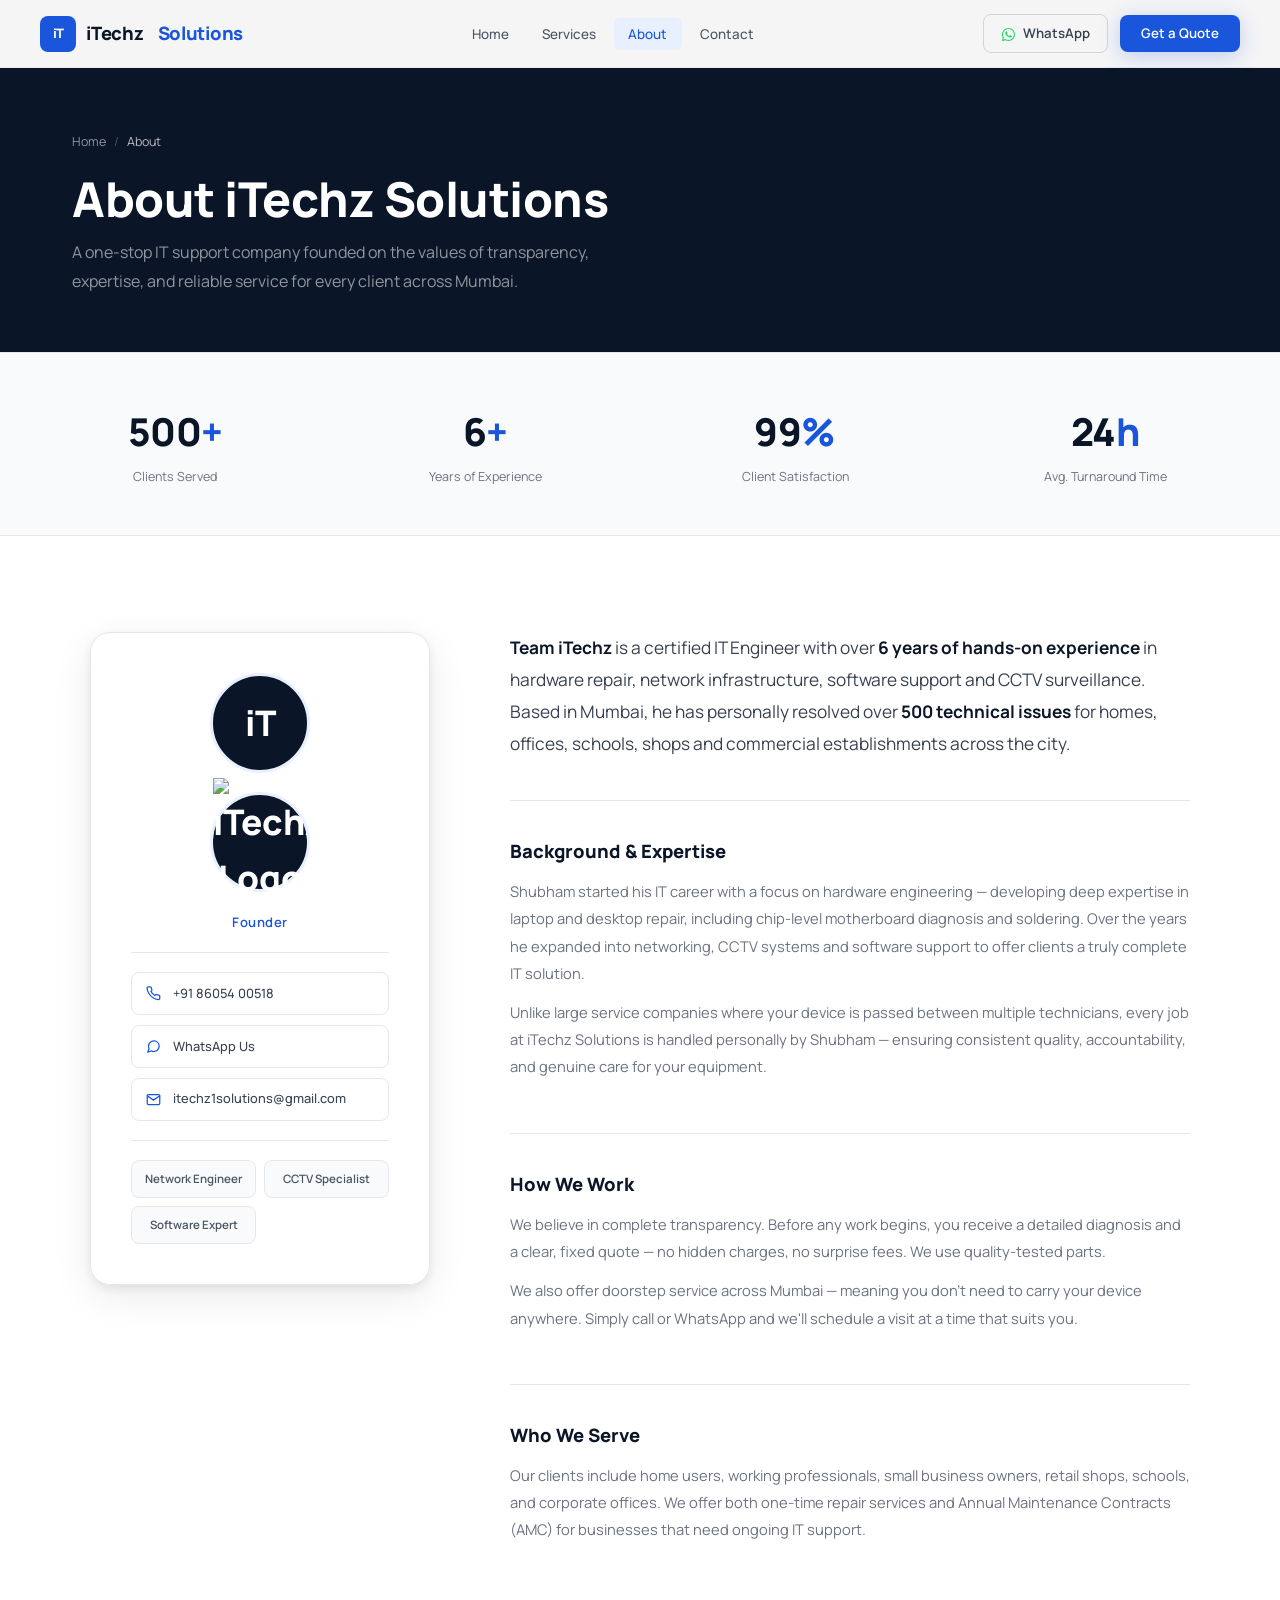
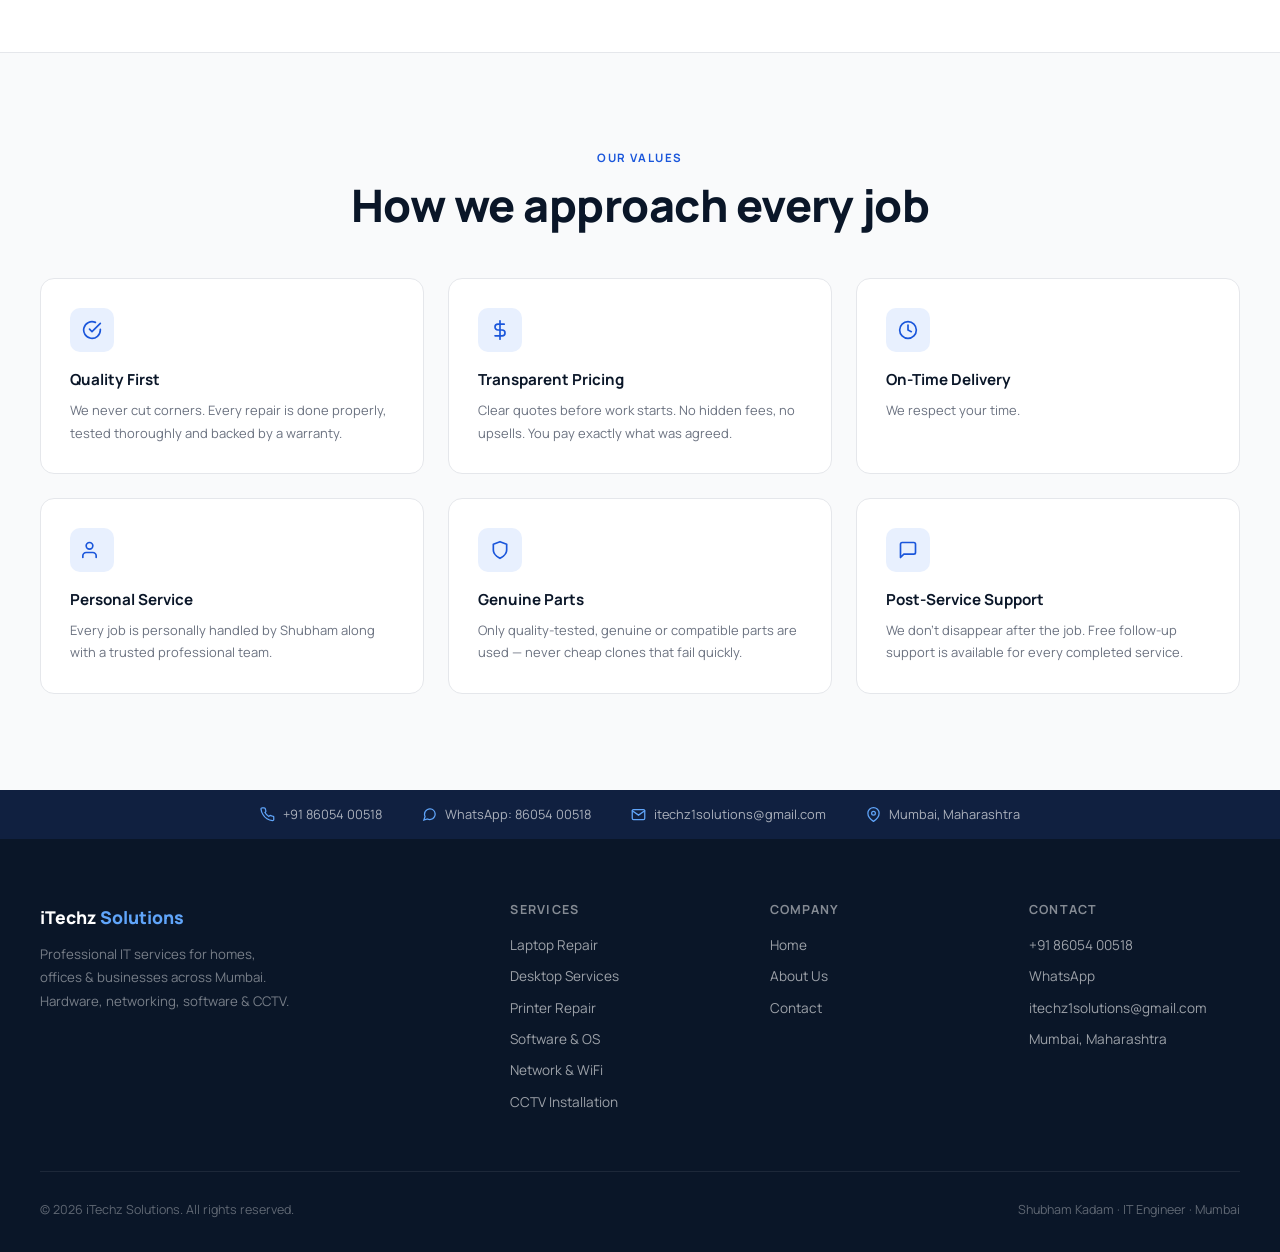
==== about.html @ 5f7cd60c "Update about.html" ====
<!DOCTYPE html>
<html lang="en">
<head>
<meta charset="UTF-8"/>
<meta name="viewport" content="width=device-width,initial-scale=1"/>
<title>About — iTechz Solutions</title>
<link rel="preconnect" href="https://fonts.googleapis.com"/>
<link href="https://fonts.googleapis.com/css2?family=Manrope:wght@400;500;600;700;800&family=Playfair+Display:ital,wght@0,700;1,700&display=swap" rel="stylesheet"/>
<link rel="stylesheet" href="style.css"/>
<style>
.page-hero { padding-top: 68px; background: var(--navy); }
.page-hero-inner { max-width:1200px;margin:0 auto;padding:4rem 2rem 3.5rem; }
.breadcrumb{display:flex;align-items:center;gap:.5rem;font-size:.78rem;color:rgba(255,255,255,.4);margin-bottom:1.2rem}
.breadcrumb a{color:rgba(255,255,255,.55);text-decoration:none}
.breadcrumb a:hover{color:#fff}
.breadcrumb span{color:rgba(255,255,255,.25)}
.page-hero h1{font-size:clamp(2rem,4vw,3rem);color:#fff;font-weight:800;letter-spacing:-.5px;margin-bottom:.75rem}
.page-hero p{font-size:1rem;color:rgba(255,255,255,.55);max-width:560px;line-height:1.8}

/* ENGINEER SECTION */
.engineer-section { padding: 96px 2rem; background: var(--bg); }
.engineer-inner {
  max-width: 1100px; margin: 0 auto;
  display: grid; grid-template-columns: 340px 1fr; gap: 5rem; align-items: start;
}
@media(max-width:840px){.engineer-inner{grid-template-columns:1fr}}

.profile-card {
  background: var(--bg); border: 1px solid var(--line);
  border-radius: 20px; padding: 2.5rem; text-align: center;
  box-shadow: var(--shadow-md); position: sticky; top: 90px;
}
.profile-avatar {
  width: 100px; height: 100px; border-radius: 50%;
  background: var(--navy); color: #fff;
  font-size: 2.2rem; font-weight: 800;
  display: flex; align-items: center; justify-content: center;
  margin: 0 auto 1.2rem;
  border: 3px solid var(--blue-lt);
}
.profile-name { font-size: 1.4rem; font-weight: 800; color: var(--navy); letter-spacing: -.3px; }
.profile-role { font-size: .82rem; color: var(--blue); font-weight: 600; margin: .3rem 0 1.2rem; letter-spacing: .04em; }
.profile-divider { height: 1px; background: var(--line); margin: 1.2rem 0; }
.profile-contacts { display: flex; flex-direction: column; gap: .6rem; text-align: left; }
.profile-contact {
  display: flex; align-items: center; gap: .7rem;
  padding: .65rem .9rem; border: 1px solid var(--line); border-radius: 8px;
  text-decoration: none; transition: border-color .2s, background .2s;
}
.profile-contact:hover { border-color: #bfdbfe; background: var(--blue-lt); }
.profile-contact svg { width: 15px; height: 15px; stroke: var(--blue); fill: none; stroke-width: 2; stroke-linecap: round; flex-shrink: 0; }
.profile-contact span { font-size: .8rem; color: var(--slate); font-weight: 500; }
.cert-grid { display: grid; grid-template-columns: 1fr 1fr; gap: .5rem; margin-top: 1.2rem; }
.cert-item {
  background: var(--bg2); border: 1px solid var(--line);
  border-radius: 8px; padding: .55rem .7rem;
  font-size: .72rem; font-weight: 600; color: var(--slate2); text-align: center;
}

/* RIGHT CONTENT */
.about-content {}
.about-intro {
  font-size: 1.08rem; color: var(--slate); line-height: 1.85; margin-bottom: 2.5rem;
  padding-bottom: 2.5rem; border-bottom: 1px solid var(--line);
}
.about-intro strong { color: var(--navy); font-weight: 700; }
.about-section { margin-bottom: 2.5rem; padding-bottom: 2.5rem; border-bottom: 1px solid var(--line); }
.about-section:last-child { border-bottom: none; padding-bottom: 0; margin-bottom: 0; }
.about-section h3 { font-size: 1.15rem; font-weight: 800; color: var(--navy); margin-bottom: 1rem; }
.about-section p { font-size: .92rem; color: var(--gray); line-height: 1.85; margin-bottom: .75rem; }

/* STATS ROW */
.stats-row {
  display: grid; grid-template-columns: repeat(4,1fr); gap: 1.5rem;
  background: var(--bg2); border-top: 1px solid var(--line); border-bottom: 1px solid var(--line);
  padding: 3rem 2rem;
}
@media(max-width:640px){.stats-row{grid-template-columns:repeat(2,1fr)}}
.stat-item { text-align: center; }
.stat-num { font-size: 2.4rem; font-weight: 800; color: var(--navy); letter-spacing: -.5px; }
.stat-num span { color: var(--blue); }
.stat-label { font-size: .78rem; color: var(--gray); margin-top: .3rem; }

/* VALUES */
.values-grid {
  display: grid; grid-template-columns: repeat(3,1fr); gap: 1.5rem;
}
@media(max-width:720px){.values-grid{grid-template-columns:1fr 1fr}}
@media(max-width:480px){.values-grid{grid-template-columns:1fr}}
.value-card {
  background: var(--bg); border: 1px solid var(--line); border-radius: 14px;
  padding: 1.8rem; transition: border-color .25s, box-shadow .25s;
}
.value-card:hover { border-color: #bfdbfe; box-shadow: var(--shadow-md); }
.value-icon {
  width: 44px; height: 44px; border-radius: 10px;
  background: var(--blue-lt); display: grid; place-items: center; margin-bottom: 1rem;
}
.value-icon svg { width: 20px; height: 20px; stroke: var(--blue); fill: none; stroke-width: 2; stroke-linecap: round; stroke-linejoin: round; }
.value-title { font-size: .95rem; font-weight: 700; color: var(--navy); margin-bottom: .4rem; }
.value-desc { font-size: .81rem; color: var(--gray); line-height: 1.75; }
</style>
</head>
<body>

<div class="page-hero">
  <div class="page-hero-inner">
    <div class="breadcrumb">
      <a href="index.html">Home</a><span>/</span>
      <span style="color:rgba(255,255,255,.7)">About</span>
    </div>
    <h1>About iTechz Solutions</h1>
    <p>A one-stop IT support company founded on the values of transparency, expertise, and reliable service for every client across Mumbai.</p>
  </div>
</div>

<!-- STATS -->
<div class="stats-row">
  <div class="stat-item reveal">
    <div class="stat-num">500<span>+</span></div>
    <div class="stat-label">Clients Served</div>
  </div>
  <div class="stat-item reveal">
    <div class="stat-num">6<span>+</span></div>
    <div class="stat-label">Years of Experience</div>
  </div>
  <div class="stat-item reveal">
    <div class="stat-num">99<span>%</span></div>
    <div class="stat-label">Client Satisfaction</div>
  </div>
  <div class="stat-item reveal">
    <div class="stat-num">24<span>h</span></div>
    <div class="stat-label">Avg. Turnaround Time</div>
  </div>
</div>

<!-- ENGINEER -->
<section class="engineer-section">
  <div class="engineer-inner">
    <div class="profile-card reveal">
      <div class="profile-avatar">iT</div>
      <div class="profile-avatar">
      <img src="itechz/Logo.png" alt="iTechz Logo">
      </div>
      <div class="profile-role">Founder</div>
      <div class="profile-divider"></div>
      <div class="profile-contacts">
        <a class="profile-contact" href="tel:+918605400518">
          <svg viewBox="0 0 24 24"><path d="M22 16.92v3a2 2 0 0 1-2.18 2 19.79 19.79 0 0 1-8.63-3.07A19.5 19.5 0 0 1 4.69 12a19.79 19.79 0 0 1-3.07-8.67A2 2 0 0 1 3.6 1.27h3a2 2 0 0 1 2 1.72c.127.96.361 1.903.7 2.81a2 2 0 0 1-.45 2.11L7.91 8.84a16 16 0 0 0 6.29 6.29l.92-.92a2 2 0 0 1 2.11-.45c.907.339 1.85.573 2.81.7A2 2 0 0 1 22 16.92z"/></svg>
          <span>+91 86054 00518</span>
        </a>
        <a class="profile-contact" href="https://wa.me/918605400518" target="_blank">
          <svg viewBox="0 0 24 24"><path d="M21 11.5a8.38 8.38 0 0 1-.9 3.8 8.5 8.5 0 0 1-7.6 4.7 8.38 8.38 0 0 1-3.8-.9L3 21l1.9-5.7a8.38 8.38 0 0 1-.9-3.8 8.5 8.5 0 0 1 4.7-7.6 8.38 8.38 0 0 1 3.8-.9h.5a8.48 8.48 0 0 1 8 8v.5z"/></svg>
          <span>WhatsApp Us</span>
        </a>
        <a class="profile-contact" href="mailto:itechz1solutions@gmail.com">
          <svg viewBox="0 0 24 24"><path d="M4 4h16c1.1 0 2 .9 2 2v12c0 1.1-.9 2-2 2H4c-1.1 0-2-.9-2-2V6c0-1.1.9-2 2-2z"/><polyline points="22,6 12,13 2,6"/></svg>
          <span>itechz1solutions@gmail.com</span>
        </a>
      </div>
      <div class="profile-divider"></div>
      <div class="cert-grid">
        <div class="cert-item">Network Engineer</div>
        <div class="cert-item">CCTV Specialist</div>
        <div class="cert-item">Software Expert</div>
      </div>
    </div>

    <div class="about-content">
      <p class="about-intro reveal">
        <strong>Team iTechz</strong> is a certified IT Engineer with over <strong>6 years of hands-on experience</strong> in hardware repair, network infrastructure, software support and CCTV surveillance. Based in Mumbai, he has personally resolved over <strong>500 technical issues</strong> for homes, offices, schools, shops and commercial establishments across the city.
      </p>

      <div class="about-section reveal">
        <h3>Background & Expertise</h3>
        <p>Shubham started his IT career with a focus on hardware engineering — developing deep expertise in laptop and desktop repair, including chip-level motherboard diagnosis and soldering. Over the years he expanded into networking, CCTV systems and software support to offer clients a truly complete IT solution.</p>
        <p>Unlike large service companies where your device is passed between multiple technicians, every job at iTechz Solutions is handled personally by Shubham — ensuring consistent quality, accountability, and genuine care for your equipment.</p>
      </div>

      <div class="about-section reveal">
        <h3>How We Work</h3>
        <p>We believe in complete transparency. Before any work begins, you receive a detailed diagnosis and a clear, fixed quote — no hidden charges, no surprise fees. We use quality-tested parts.</p>
        <p>We also offer doorstep service across Mumbai — meaning you don't need to carry your device anywhere. Simply call or WhatsApp and we'll schedule a visit at a time that suits you.</p>
      </div>

      <div class="about-section reveal">
        <h3>Who We Serve</h3>
        <p>Our clients include home users, working professionals, small business owners, retail shops, schools, and corporate offices. We offer both one-time repair services and Annual Maintenance Contracts (AMC) for businesses that need ongoing IT support.</p>
      </div>
    </div>
  </div>
</section>

<!-- VALUES -->
<section class="section" style="background:var(--bg2);border-top:1px solid var(--line)">
  <div class="container">
    <div class="reveal" style="text-align:center;margin-bottom:3rem">
      <span class="eyebrow">Our Values</span>
      <h2 class="section-title">How we approach every job</h2>
    </div>
    <div class="values-grid">
      <div class="value-card reveal">
        <div class="value-icon"><svg viewBox="0 0 24 24"><path d="M22 11.08V12a10 10 0 1 1-5.93-9.14"/><polyline points="22 4 12 14.01 9 11.01"/></svg></div>
        <div class="value-title">Quality First</div>
        <p class="value-desc">We never cut corners. Every repair is done properly, tested thoroughly and backed by a warranty.</p>
      </div>
      <div class="value-card reveal">
        <div class="value-icon"><SVG viewBox="0 0 24 24"><line x1="12" y1="1" x2="12" y2="23"/><path d="M17 5H9.5a3.5 3.5 0 0 0 0 7h5a3.5 3.5 0 0 1 0 7H6"/></svg></div>
        <div class="value-title">Transparent Pricing</div>
        <p class="value-desc">Clear quotes before work starts. No hidden fees, no upsells. You pay exactly what was agreed.</p>
      </div>
      <div class="value-card reveal">
        <div class="value-icon"><svg viewBox="0 0 24 24"><circle cx="12" cy="12" r="10"/><polyline points="12 6 12 12 16 14"/></svg></div>
        <div class="value-title">On-Time Delivery</div>
        <p class="value-desc">We respect your time.</p>
      </div>
      <div class="value-card reveal">
        <div class="value-icon"><svg viewBox="0 0 24 24"><path d="M17 21v-2a4 4 0 0 0-4-4H5a4 4 0 0 0-4 4v2"/><circle cx="9" cy="7" r="4"/></svg></div>
        <div class="value-title">Personal Service</div>
        <p class="value-desc">Every job is personally handled by Shubham along with a trusted professional team.</p>
      </div>
      <div class="value-card reveal">
        <div class="value-icon"><svg viewBox="0 0 24 24"><path d="M12 22s8-4 8-10V5l-8-3-8 3v7c0 6 8 10 8 10z"/></svg></div>
        <div class="value-title">Genuine Parts</div>
        <p class="value-desc">Only quality-tested, genuine or compatible parts are used — never cheap clones that fail quickly.</p>
      </div>
      <div class="value-card reveal">
        <div class="value-icon"><svg viewBox="0 0 24 24"><path d="M21 15a2 2 0 0 1-2 2H7l-4 4V5a2 2 0 0 1 2-2h14a2 2 0 0 1 2 2z"/></svg></div>
        <div class="value-title">Post-Service Support</div>
        <p class="value-desc">We don't disappear after the job. Free follow-up support is available for every completed service.</p>
      </div>
    </div>
  </div>
</section>

<script src="shared.js"></script>
<script>initPage('about')</script>
</body>
</html>
---- style.css ----
/* ── RESET ── */
*, *::before, *::after { box-sizing: border-box; margin: 0; padding: 0; }

/* ── VARIABLES ── */
:root {
  --navy: #0a1628;
  --navy2: #102040;
  --blue: #1a56db;
  --blue2: #1e63f5;
  --blue-lt: #e8f0fe;
  --slate: #374151;
  --slate2: #4b5563;
  --gray: #6b7280;
  --gray2: #9ca3af;
  --line: #e5e7eb;
  --line2: #d1d5db;
  --bg: #ffffff;
  --bg2: #f9fafb;
  --bg3: #f3f4f6;
  --text: #111827;
  --serif: 'Playfair Display', serif;
  --sans: 'Manrope', sans-serif;
  --radius: 10px;
  --radius-lg: 16px;
  --shadow: 0 1px 3px rgba(0,0,0,.08), 0 4px 16px rgba(0,0,0,.06);
  --shadow-md: 0 4px 12px rgba(0,0,0,.08), 0 12px 40px rgba(0,0,0,.08);
  --shadow-blue: 0 4px 20px rgba(26,86,219,.25);
}

html { scroll-behavior: smooth; font-size: 16px; }
body {
  background: var(--bg);
  color: var(--text);
  font-family: var(--sans);
  font-weight: 400;
  line-height: 1.6;
  -webkit-font-smoothing: antialiased;
}
img { display: block; max-width: 100%; }
a { text-decoration: none; color: inherit; }
ul { list-style: none; }

/* ── TYPOGRAPHY ── */
h1,h2,h3,h4 { line-height: 1.15; font-weight: 700; }

/* ── NAV ── */
#nav {
  position: fixed; top: 0; left: 0; right: 0; z-index: 999;
  height: 68px;
  display: flex; align-items: center;
  background: rgba(255,255,255,0.96);
  backdrop-filter: blur(12px);
  border-bottom: 1px solid var(--line);
  padding: 0 2rem;
  transition: box-shadow .3s;
}
#nav.scrolled { box-shadow: var(--shadow); }
.nav-inner {
  max-width: 1200px; width: 100%; margin: 0 auto;
  display: flex; align-items: center; justify-content: space-between;
}
.logo {
  display: flex; align-items: center; gap: .65rem;
  font-weight: 800; font-size: 1.15rem; color: var(--navy);
  letter-spacing: -.3px;
}
.logo-mark {
  width: 36px; height: 36px; background: var(--blue);
  border-radius: 8px; display: grid; place-items: center;
  font-size: 13px; font-weight: 800; color: #fff; letter-spacing: -.5px;
}
.logo span { color: var(--blue); }
.nav-links {
  display: flex; gap: .25rem;
}
.nav-links a {
  font-size: .84rem; font-weight: 500; color: var(--slate2);
  padding: .45rem .9rem; border-radius: 6px;
  transition: color .2s, background .2s;
}
.nav-links a:hover, .nav-links a.active {
  color: var(--blue); background: var(--blue-lt);
}
.nav-right { display: flex; align-items: center; gap: .75rem; }
.btn-ghost {
  font-size: .83rem; font-weight: 600; color: var(--slate);
  padding: .5rem 1.1rem; border: 1.5px solid var(--line2);
  border-radius: 8px; background: transparent; cursor: pointer;
  font-family: var(--sans);
  transition: border-color .2s, color .2s;
  text-decoration: none; display: inline-block;
}
.btn-ghost:hover { border-color: var(--blue); color: var(--blue); }
.btn-primary {
  font-size: .83rem; font-weight: 600; color: #fff;
  padding: .5rem 1.3rem; border: none;
  border-radius: 8px; background: var(--blue); cursor: pointer;
  font-family: var(--sans);
  box-shadow: var(--shadow-blue);
  transition: background .2s, box-shadow .2s, transform .15s;
  text-decoration: none; display: inline-block;
}
.btn-primary:hover {
  background: var(--blue2);
  box-shadow: 0 6px 24px rgba(26,86,219,.35);
  transform: translateY(-1px);
}

/* ── SHARED SECTION ── */
.section { padding: 96px 2rem; }
.section-sm { padding: 64px 2rem; }
.container { max-width: 1200px; margin: 0 auto; }
.container-sm { max-width: 800px; margin: 0 auto; }

.eyebrow {
  font-size: .72rem; font-weight: 700; letter-spacing: .14em;
  text-transform: uppercase; color: var(--blue); margin-bottom: .75rem;
  display: block;
}
.section-title {
  font-size: clamp(1.9rem, 3.5vw, 2.8rem);
  font-weight: 800; color: var(--navy); margin-bottom: 1rem;
  letter-spacing: -.5px;
}
.section-sub {
  font-size: 1.02rem; color: var(--gray); line-height: 1.8;
  max-width: 560px;
}

/* ── CARDS ── */
.card {
  background: var(--bg); border: 1px solid var(--line);
  border-radius: var(--radius-lg); padding: 2rem;
  transition: border-color .25s, box-shadow .25s, transform .25s;
}
.card:hover {
  border-color: #bfdbfe;
  box-shadow: var(--shadow-md);
  transform: translateY(-3px);
}

/* ── CHIP / TAG ── */
.chip {
  display: inline-block; font-size: .7rem; font-weight: 600;
  letter-spacing: .06em; text-transform: uppercase;
  padding: .28rem .75rem; border-radius: 6px;
  background: var(--blue-lt); color: var(--blue);
}

/* ── DIVIDER ── */
.divider { height: 1px; background: var(--line); }

/* ── FOOTER ── */
footer {
  background: var(--navy);
  padding: 64px 2rem 32px;
}
.footer-inner {
  max-width: 1200px; margin: 0 auto;
  display: grid; grid-template-columns: 2fr 1fr 1fr 1fr;
  gap: 3rem; padding-bottom: 48px;
  border-bottom: 1px solid rgba(255,255,255,.08);
}
.footer-logo { font-size: 1.1rem; font-weight: 800; color: #fff; margin-bottom: .75rem; }
.footer-logo span { color: #60a5fa; }
.footer-desc { font-size: .83rem; color: rgba(255,255,255,.45); line-height: 1.75; max-width: 260px; }
.footer-col h4 { font-size: .78rem; font-weight: 700; letter-spacing: .1em; text-transform: uppercase; color: rgba(255,255,255,.5); margin-bottom: 1.1rem; }
.footer-col a { display: block; font-size: .85rem; color: rgba(255,255,255,.6); margin-bottom: .6rem; transition: color .2s; }
.footer-col a:hover { color: #fff; }
.footer-bottom {
  max-width: 1200px; margin: 0 auto;
  display: flex; justify-content: space-between; align-items: center;
  padding-top: 28px; flex-wrap: wrap; gap: 1rem;
}
.footer-copy { font-size: .78rem; color: rgba(255,255,255,.35); }

/* ── CONTACT BADGE ── */
.contact-bar {
  background: var(--navy2); padding: .9rem 2rem;
  display: flex; align-items: center; justify-content: center;
  gap: 2.5rem; flex-wrap: wrap;
}
.contact-bar-item {
  display: flex; align-items: center; gap: .5rem;
  font-size: .8rem; color: rgba(255,255,255,.65);
  text-decoration: none; transition: color .2s;
}
.contact-bar-item:hover { color: #fff; }
.contact-bar-item svg { width: 15px; height: 15px; stroke: #60a5fa; fill: none; stroke-width: 2; stroke-linecap: round; flex-shrink: 0; }

/* ── ANIMATIONS ── */
@keyframes fadeUp {
  from { opacity: 0; transform: translateY(20px); }
  to { opacity: 1; transform: translateY(0); }
}
.reveal { opacity: 0; transform: translateY(22px); transition: opacity .65s, transform .65s; }
.reveal.in { opacity: 1; transform: none; }

/* ── RESPONSIVE ── */
@media (max-width: 768px) {
  .nav-links { display: none; }
  .footer-inner { grid-template-columns: 1fr 1fr; }
  .section { padding: 64px 1.25rem; }
}
@media (max-width: 480px) {
  .footer-inner { grid-template-columns: 1fr; }
}
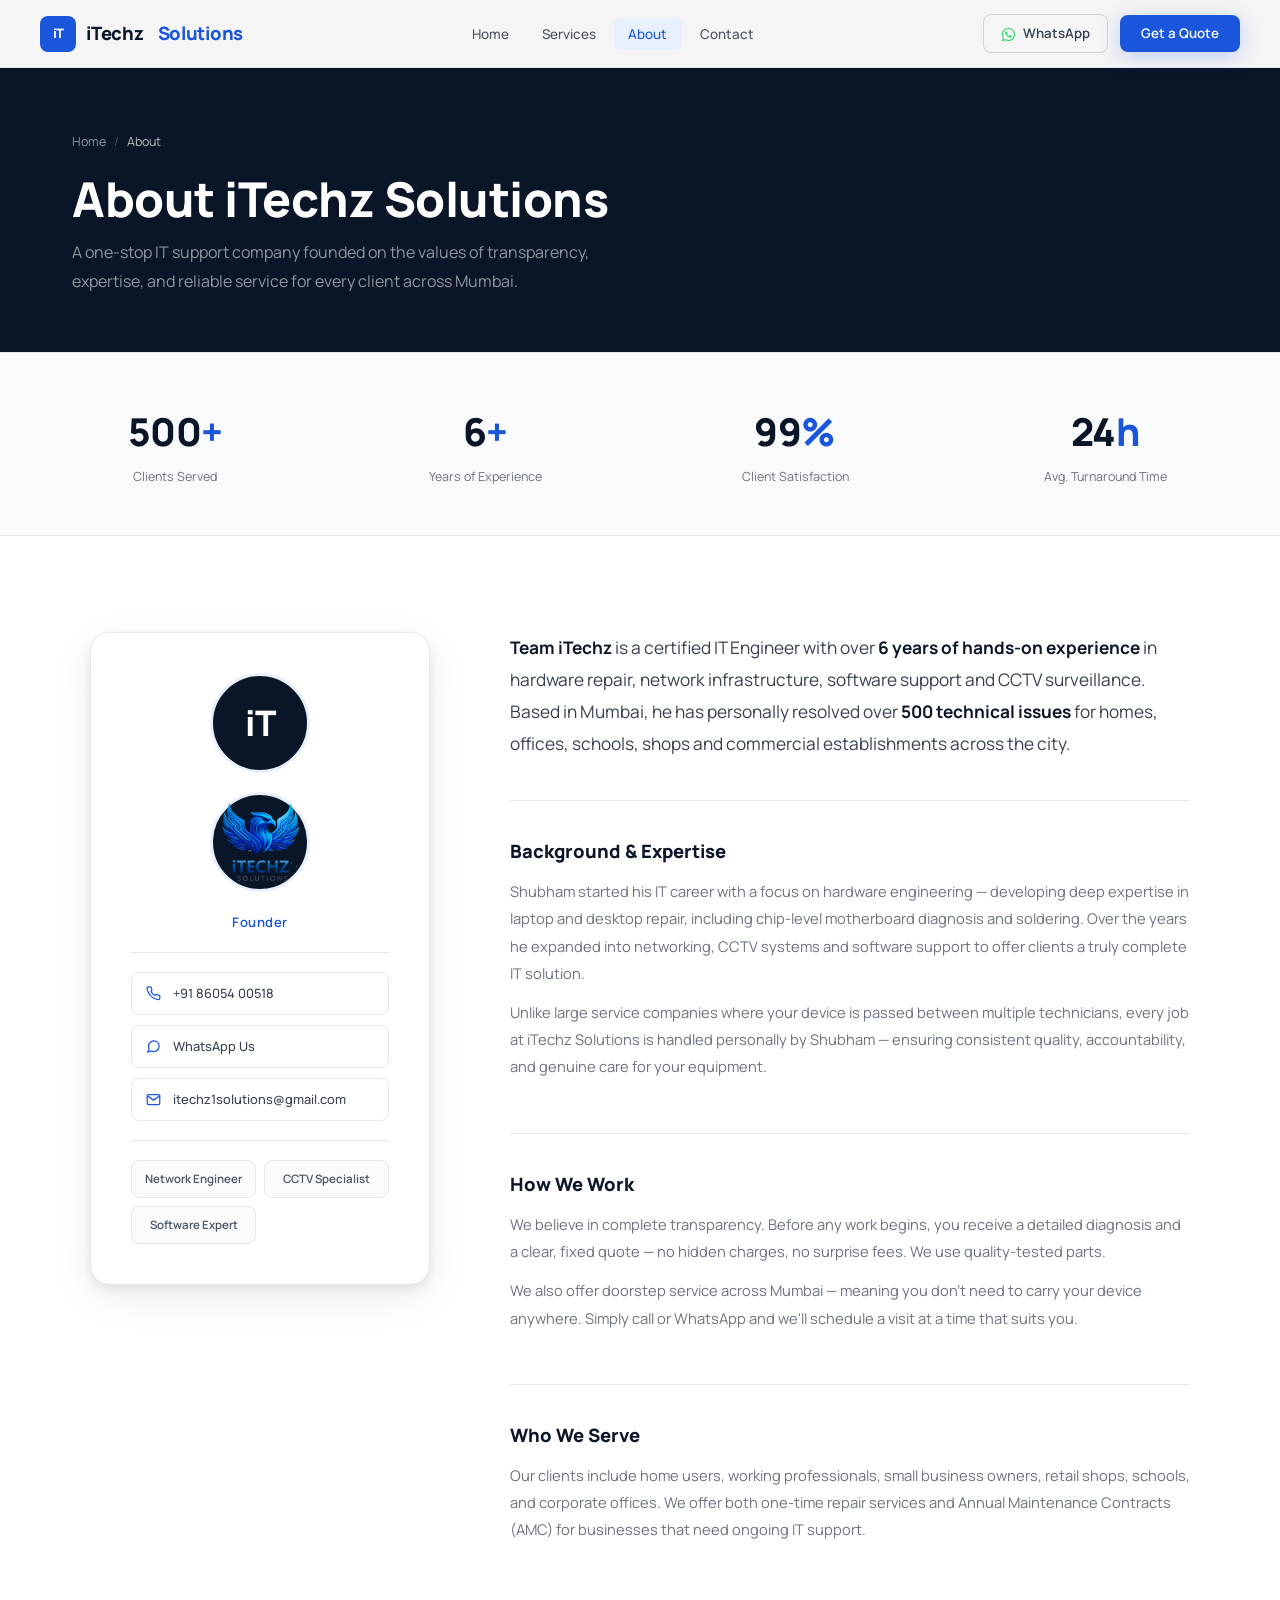
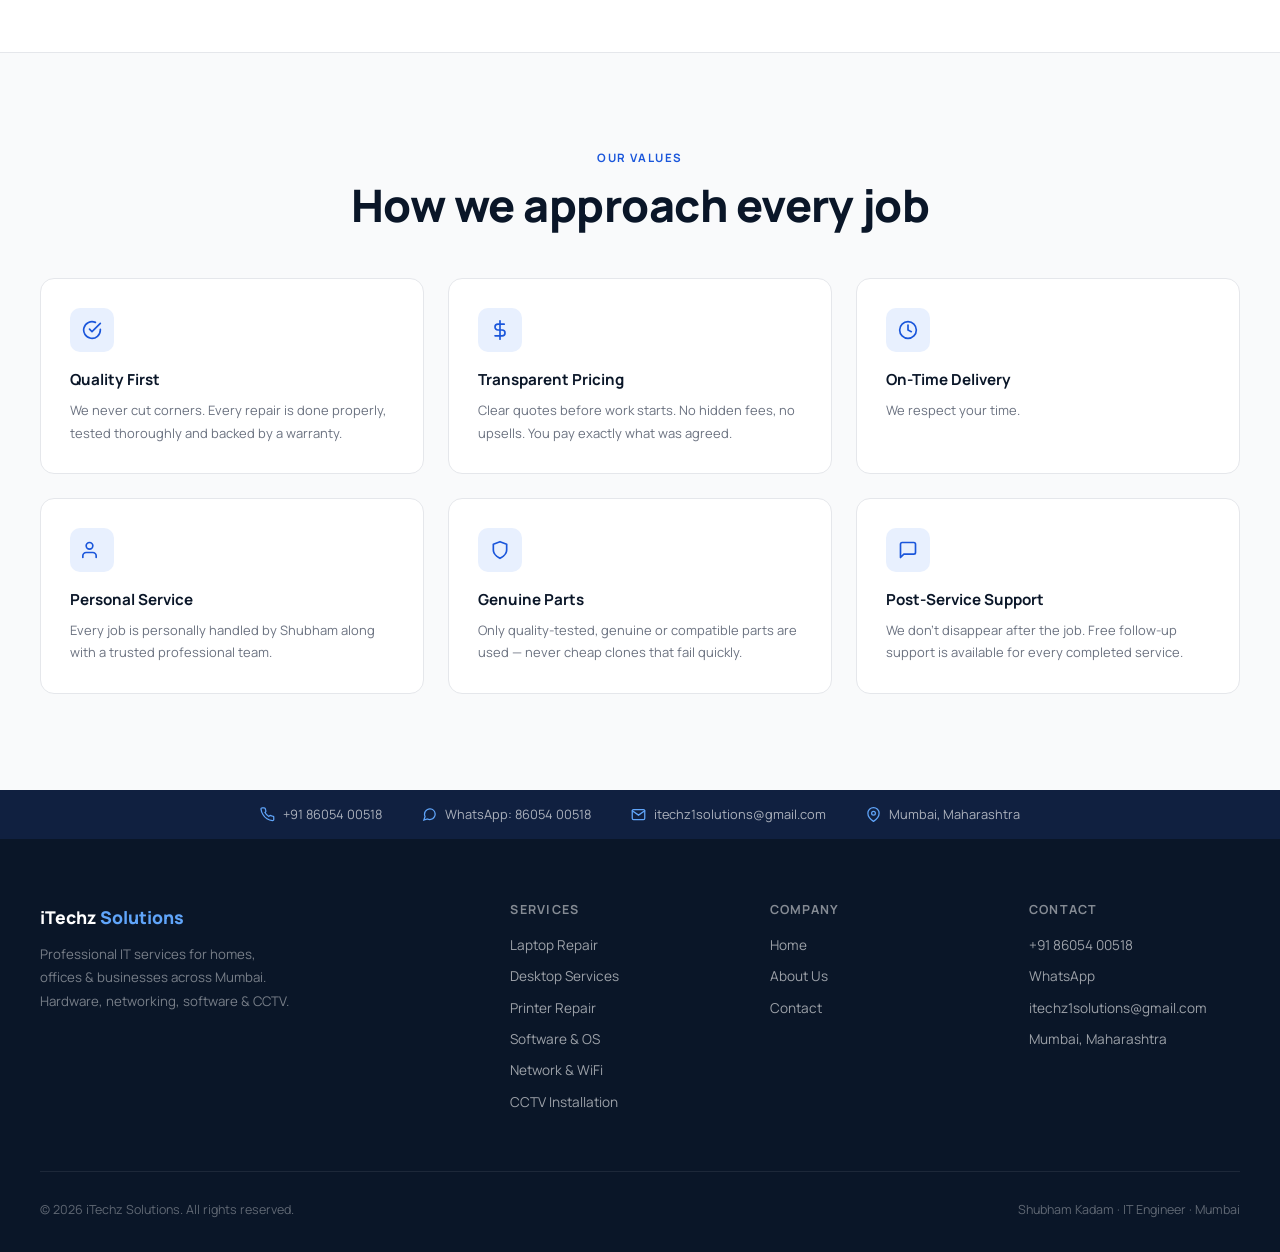
==== commit 86725926: "Update about.html" ====
--- a/about.html
+++ b/about.html
@@ -140,7 +140,7 @@
     <div class="profile-card reveal">
       <div class="profile-avatar">iT</div>
       <div class="profile-avatar">
-      <img src="itechz/Logo.png" alt="iTechz Logo">
+      <img src="Logo.png" alt="iTechz Logo">
       </div>
       <div class="profile-role">Founder</div>
       <div class="profile-divider"></div>
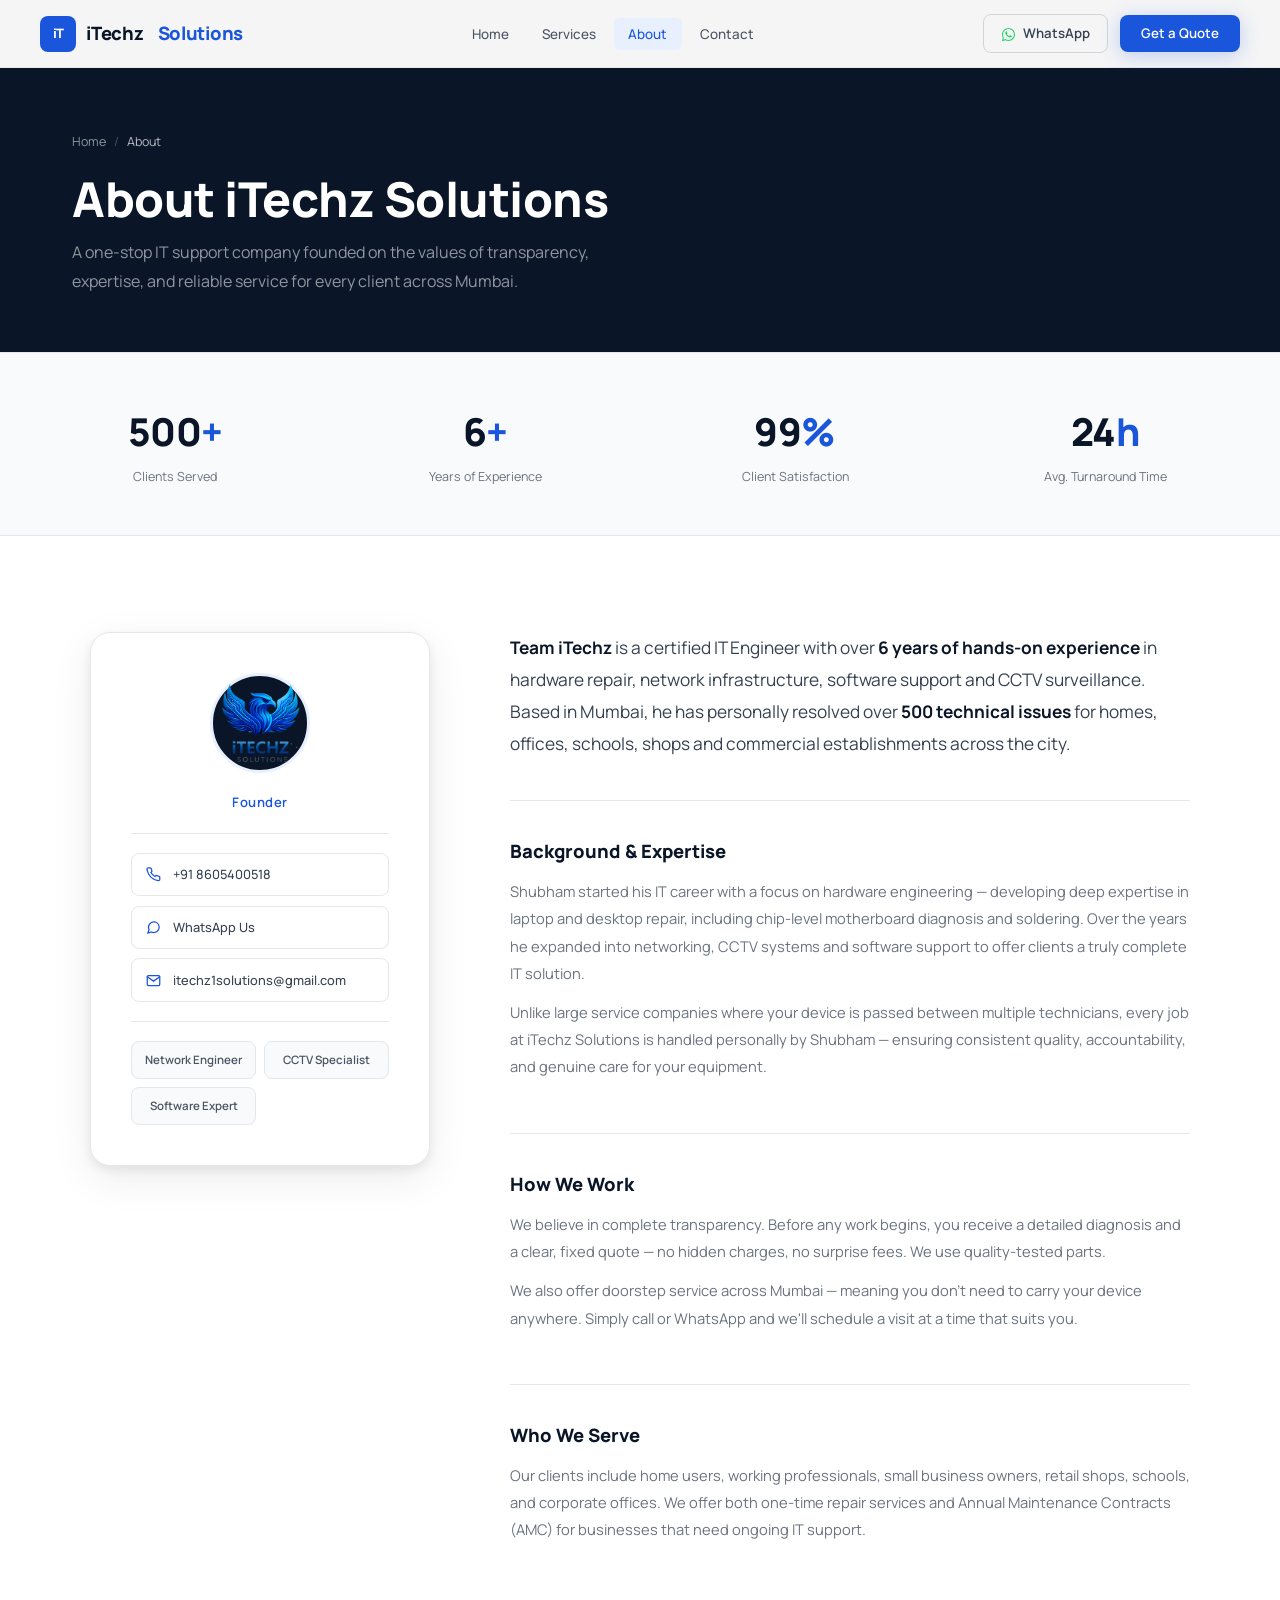
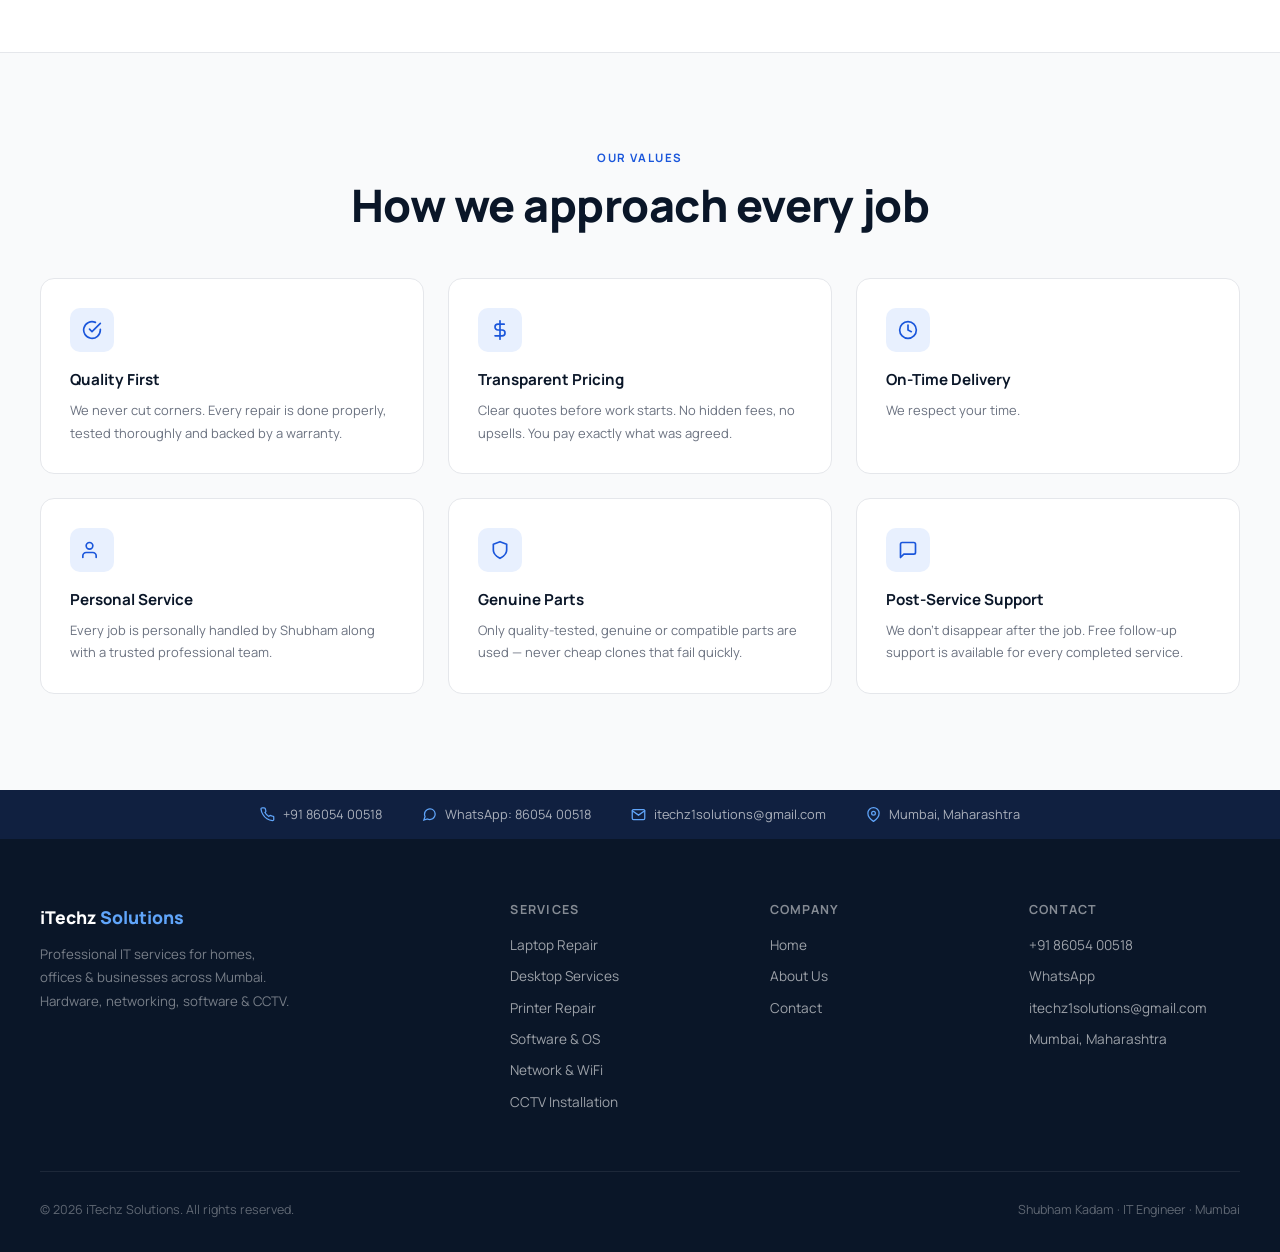
==== commit 7df2659a: "Update about.html" ====
--- a/about.html
+++ b/about.html
@@ -138,7 +138,6 @@
 <section class="engineer-section">
   <div class="engineer-inner">
     <div class="profile-card reveal">
-      <div class="profile-avatar">iT</div>
       <div class="profile-avatar">
       <img src="Logo.png" alt="iTechz Logo">
       </div>
@@ -147,7 +146,7 @@
       <div class="profile-contacts">
         <a class="profile-contact" href="tel:+918605400518">
           <svg viewBox="0 0 24 24"><path d="M22 16.92v3a2 2 0 0 1-2.18 2 19.79 19.79 0 0 1-8.63-3.07A19.5 19.5 0 0 1 4.69 12a19.79 19.79 0 0 1-3.07-8.67A2 2 0 0 1 3.6 1.27h3a2 2 0 0 1 2 1.72c.127.96.361 1.903.7 2.81a2 2 0 0 1-.45 2.11L7.91 8.84a16 16 0 0 0 6.29 6.29l.92-.92a2 2 0 0 1 2.11-.45c.907.339 1.85.573 2.81.7A2 2 0 0 1 22 16.92z"/></svg>
-          <span>+91 86054 00518</span>
+          <span>+91 8605400518</span>
         </a>
         <a class="profile-contact" href="https://wa.me/918605400518" target="_blank">
           <svg viewBox="0 0 24 24"><path d="M21 11.5a8.38 8.38 0 0 1-.9 3.8 8.5 8.5 0 0 1-7.6 4.7 8.38 8.38 0 0 1-3.8-.9L3 21l1.9-5.7a8.38 8.38 0 0 1-.9-3.8 8.5 8.5 0 0 1 4.7-7.6 8.38 8.38 0 0 1 3.8-.9h.5a8.48 8.48 0 0 1 8 8v.5z"/></svg>
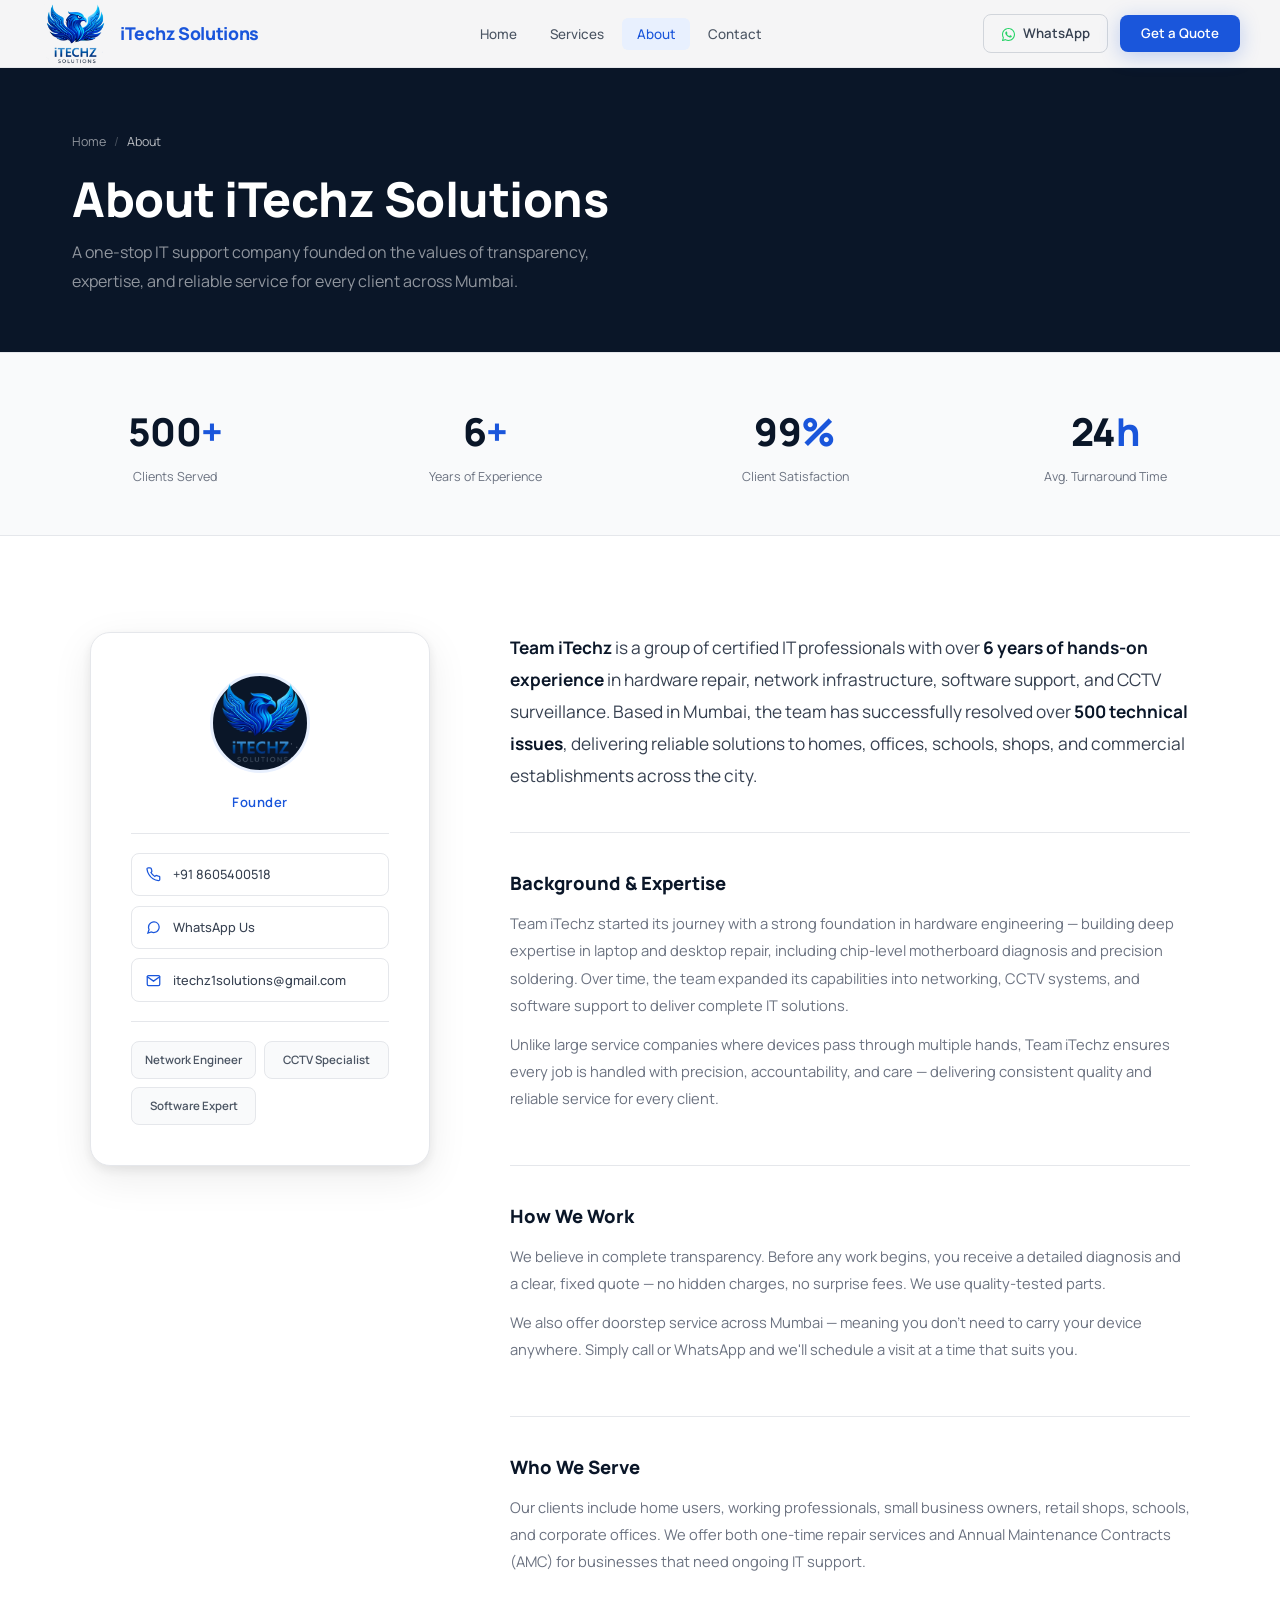
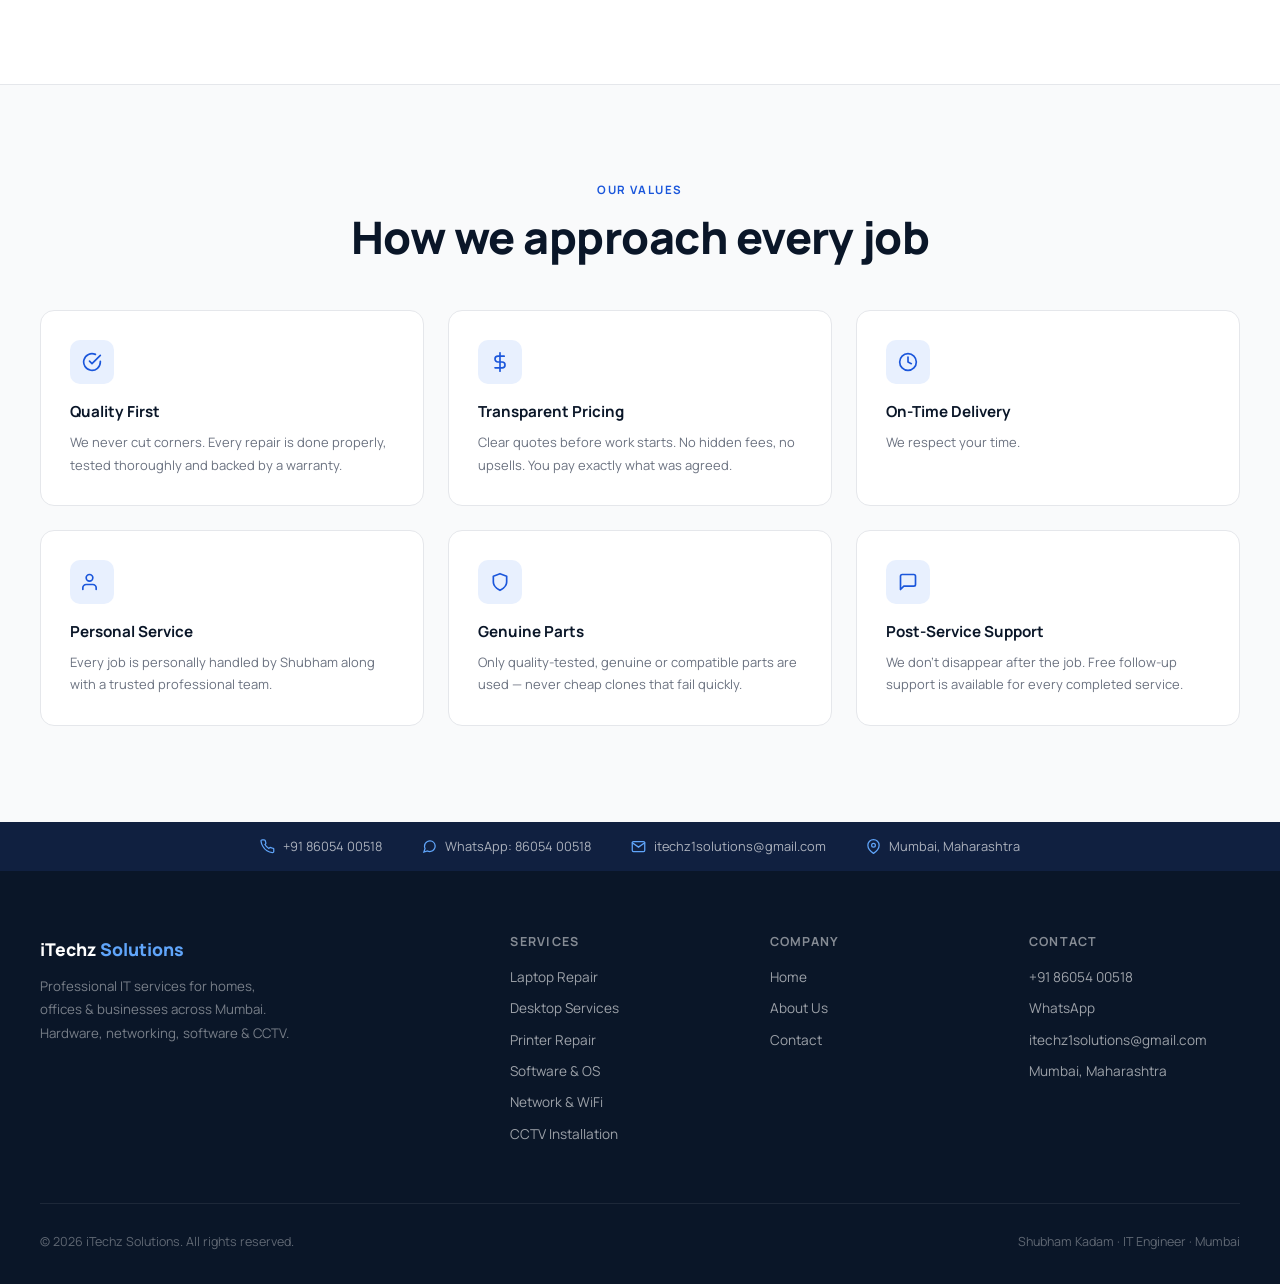
==== commit 5f6c1db4: "Update about.html" ====
--- a/about.html
+++ b/about.html
@@ -167,13 +167,13 @@
 
     <div class="about-content">
       <p class="about-intro reveal">
-        <strong>Team iTechz</strong> is a certified IT Engineer with over <strong>6 years of hands-on experience</strong> in hardware repair, network infrastructure, software support and CCTV surveillance. Based in Mumbai, he has personally resolved over <strong>500 technical issues</strong> for homes, offices, schools, shops and commercial establishments across the city.
+  <strong>Team iTechz</strong> is a group of certified IT professionals with over <strong>6 years of hands-on experience</strong> in hardware repair, network infrastructure, software support, and CCTV surveillance. Based in Mumbai, the team has successfully resolved over <strong>500 technical issues</strong>, delivering reliable solutions to homes, offices, schools, shops, and commercial establishments across the city.
       </p>
 
       <div class="about-section reveal">
-        <h3>Background & Expertise</h3>
-        <p>Shubham started his IT career with a focus on hardware engineering — developing deep expertise in laptop and desktop repair, including chip-level motherboard diagnosis and soldering. Over the years he expanded into networking, CCTV systems and software support to offer clients a truly complete IT solution.</p>
-        <p>Unlike large service companies where your device is passed between multiple technicians, every job at iTechz Solutions is handled personally by Shubham — ensuring consistent quality, accountability, and genuine care for your equipment.</p>
+       <h3>Background & Expertise</h3>
+<p>Team iTechz started its journey with a strong foundation in hardware engineering — building deep expertise in laptop and desktop repair, including chip-level motherboard diagnosis and precision soldering. Over time, the team expanded its capabilities into networking, CCTV systems, and software support to deliver complete IT solutions.</p>
+<p>Unlike large service companies where devices pass through multiple hands, Team iTechz ensures every job is handled with precision, accountability, and care — delivering consistent quality and reliable service for every client.</p>
       </div>
 
       <div class="about-section reveal">
--- a/style.css
+++ b/style.css
@@ -60,16 +60,23 @@
   display: flex; align-items: center; justify-content: space-between;
 }
 .logo {
-  display: flex; align-items: center; gap: .65rem;
-  font-weight: 800; font-size: 1.15rem; color: var(--navy);
-  letter-spacing: -.3px;
+  display: flex;
+  align-items: center;
+  gap: 10px;
+}
+.logo img {
+  height: 70px;
 }
 .logo-mark {
   width: 36px; height: 36px; background: var(--blue);
   border-radius: 8px; display: grid; place-items: center;
   font-size: 13px; font-weight: 800; color: #fff; letter-spacing: -.5px;
 }
-.logo span { color: var(--blue); }
+.logo span { 
+  color: var(--blue);
+  font-weight: 800;
+  font-size: 1.1rem;
+  letter-spacing: -0.3px;}
 .nav-links {
   display: flex; gap: .25rem;
 }
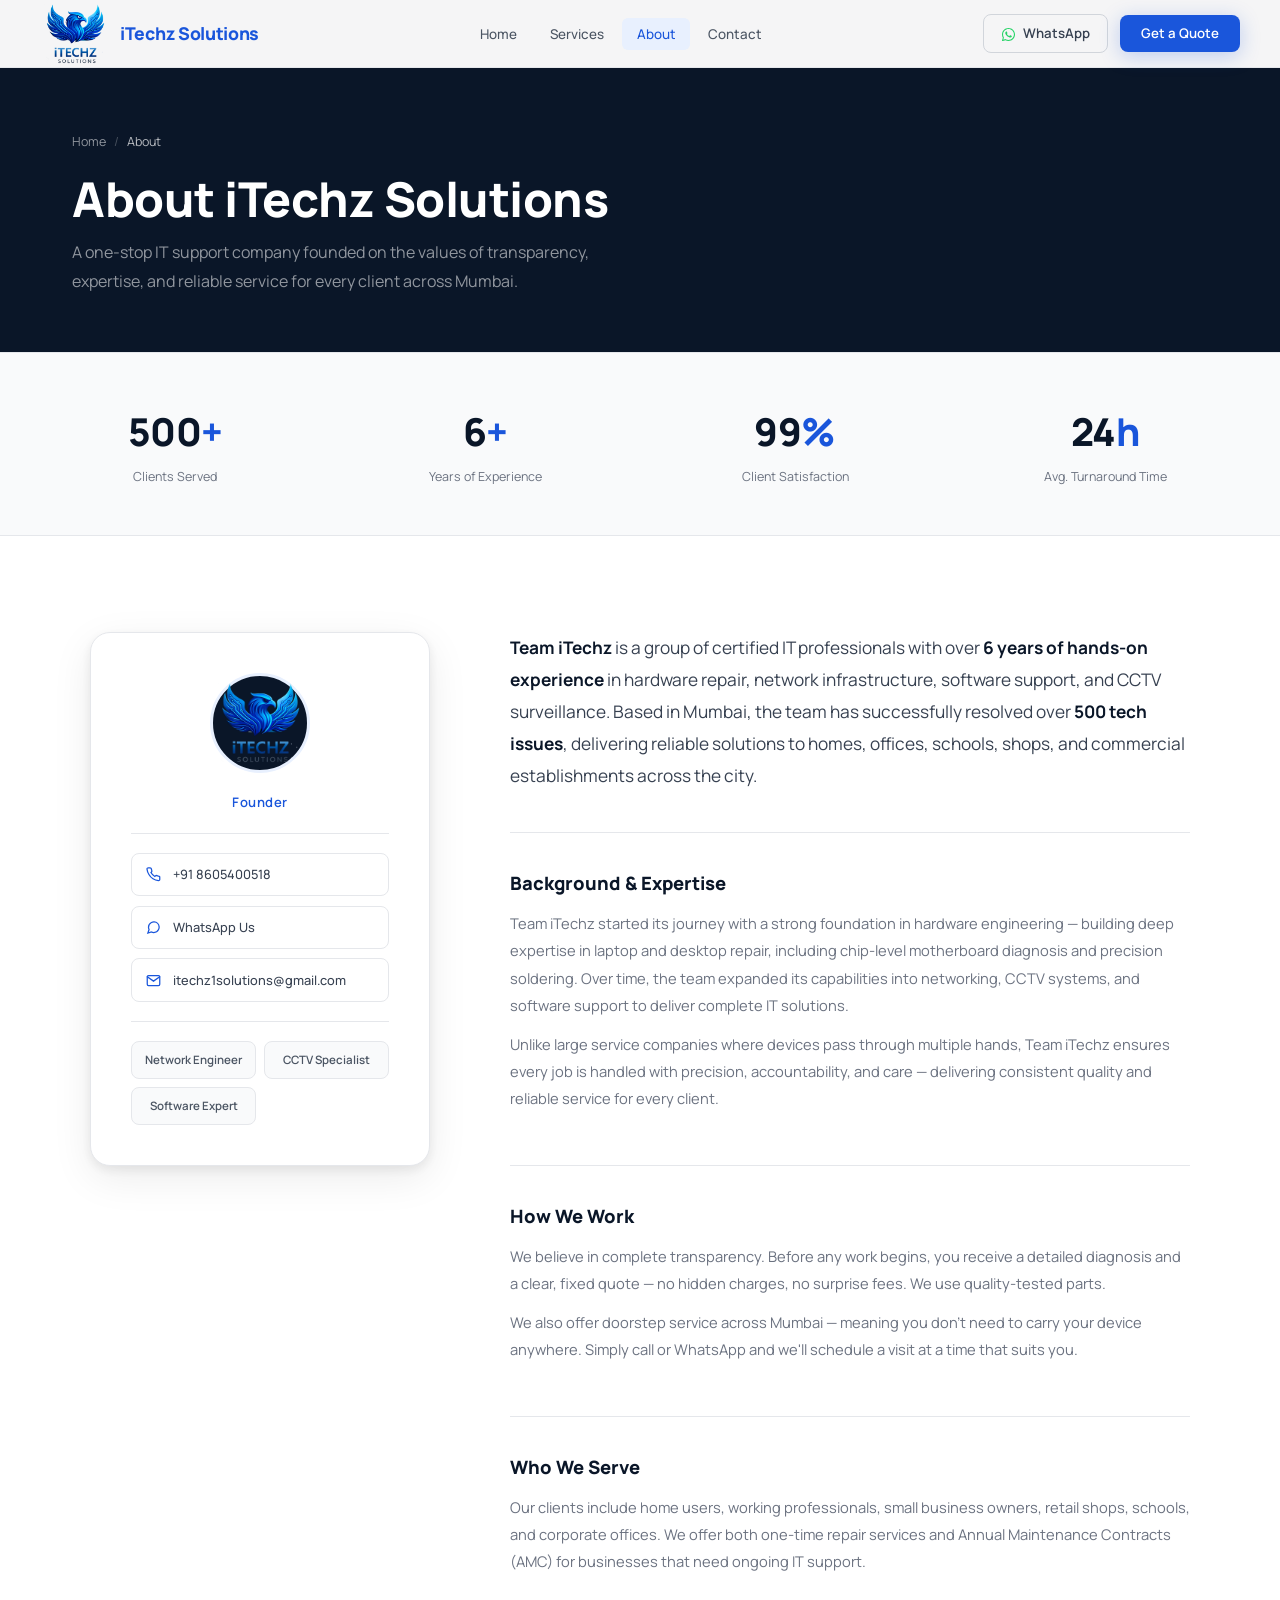
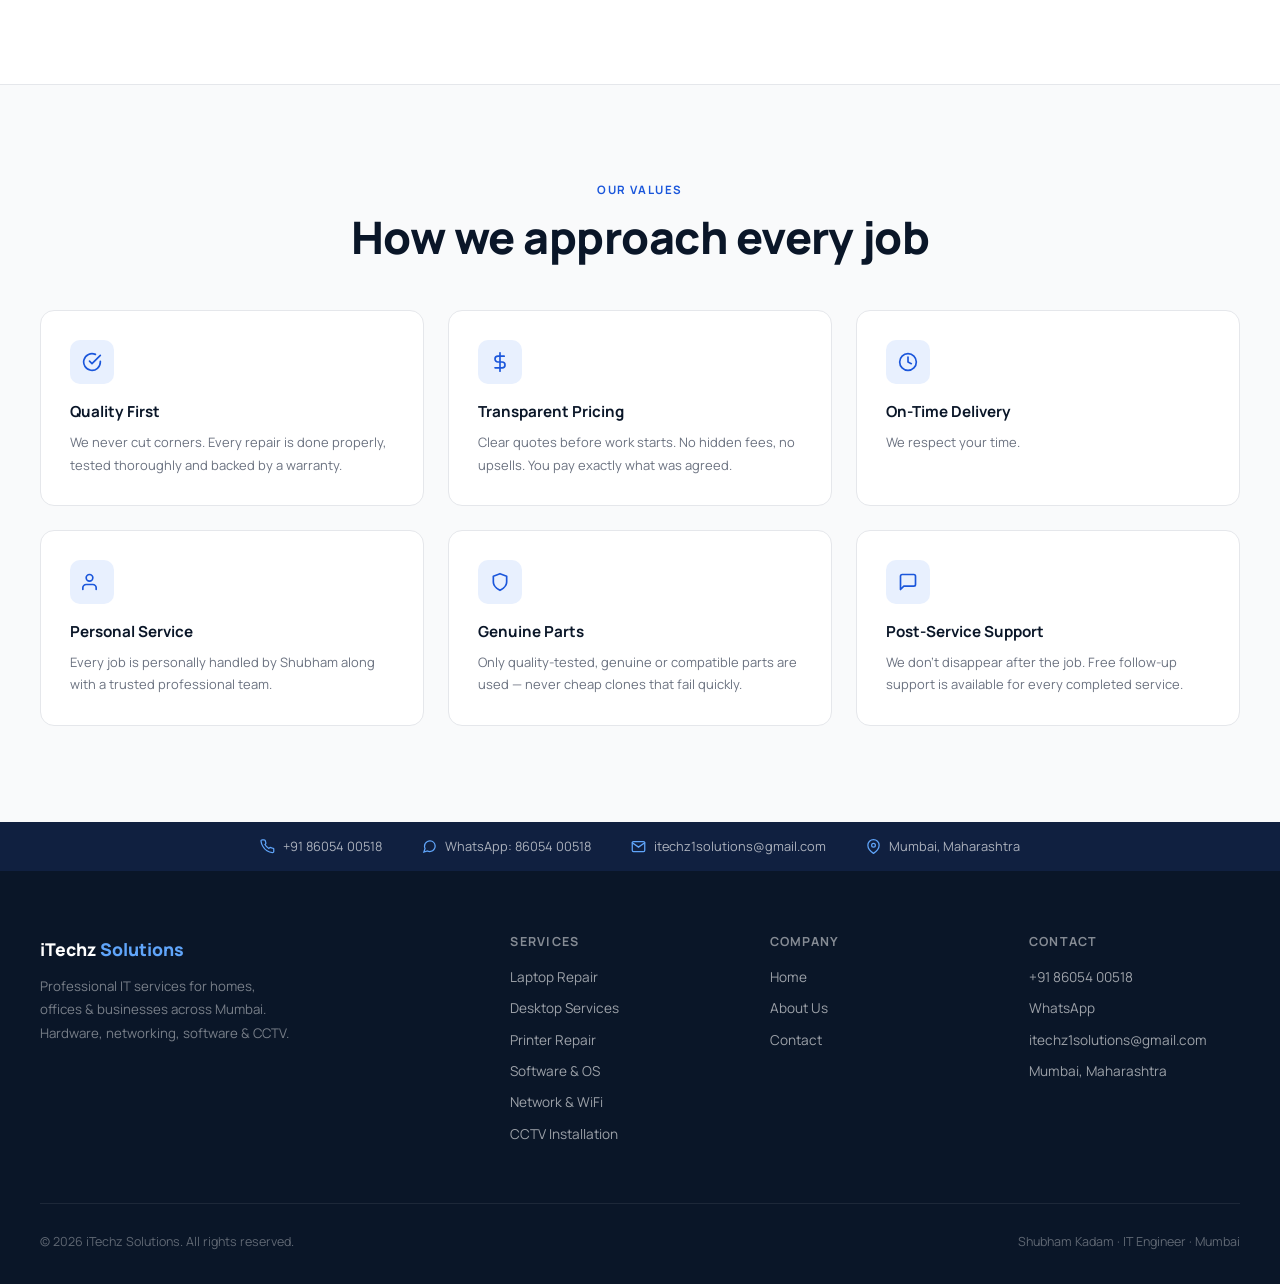
==== commit ecf11a5a: "Update about.html" ====
--- a/about.html
+++ b/about.html
@@ -167,7 +167,7 @@
 
     <div class="about-content">
       <p class="about-intro reveal">
-  <strong>Team iTechz</strong> is a group of certified IT professionals with over <strong>6 years of hands-on experience</strong> in hardware repair, network infrastructure, software support, and CCTV surveillance. Based in Mumbai, the team has successfully resolved over <strong>500 technical issues</strong>, delivering reliable solutions to homes, offices, schools, shops, and commercial establishments across the city.
+  <strong>Team iTechz</strong> is a group of certified IT professionals with over <strong>6 years of hands-on experience</strong> in hardware repair, network infrastructure, software support, and CCTV surveillance. Based in Mumbai, the team has successfully resolved over <strong>500 tech issues</strong>, delivering reliable solutions to homes, offices, schools, shops, and commercial establishments across the city.
       </p>
 
       <div class="about-section reveal">
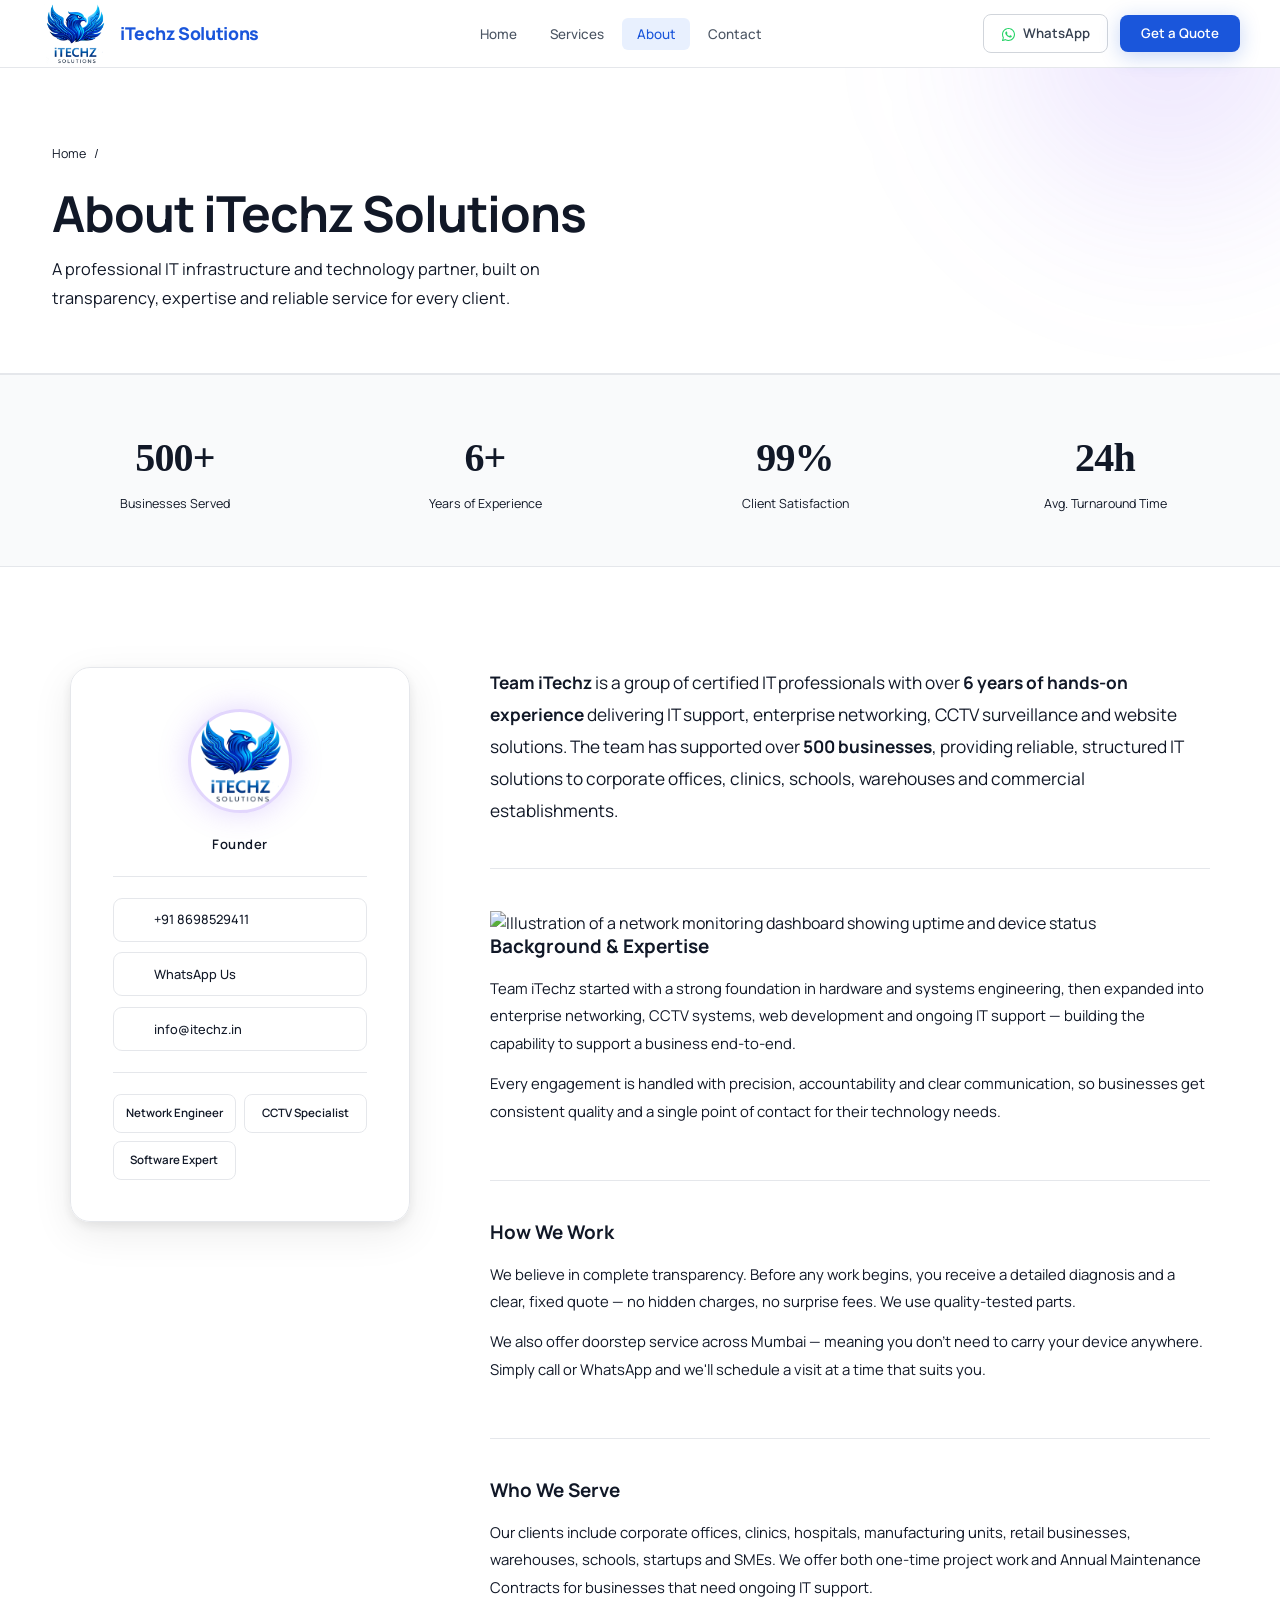
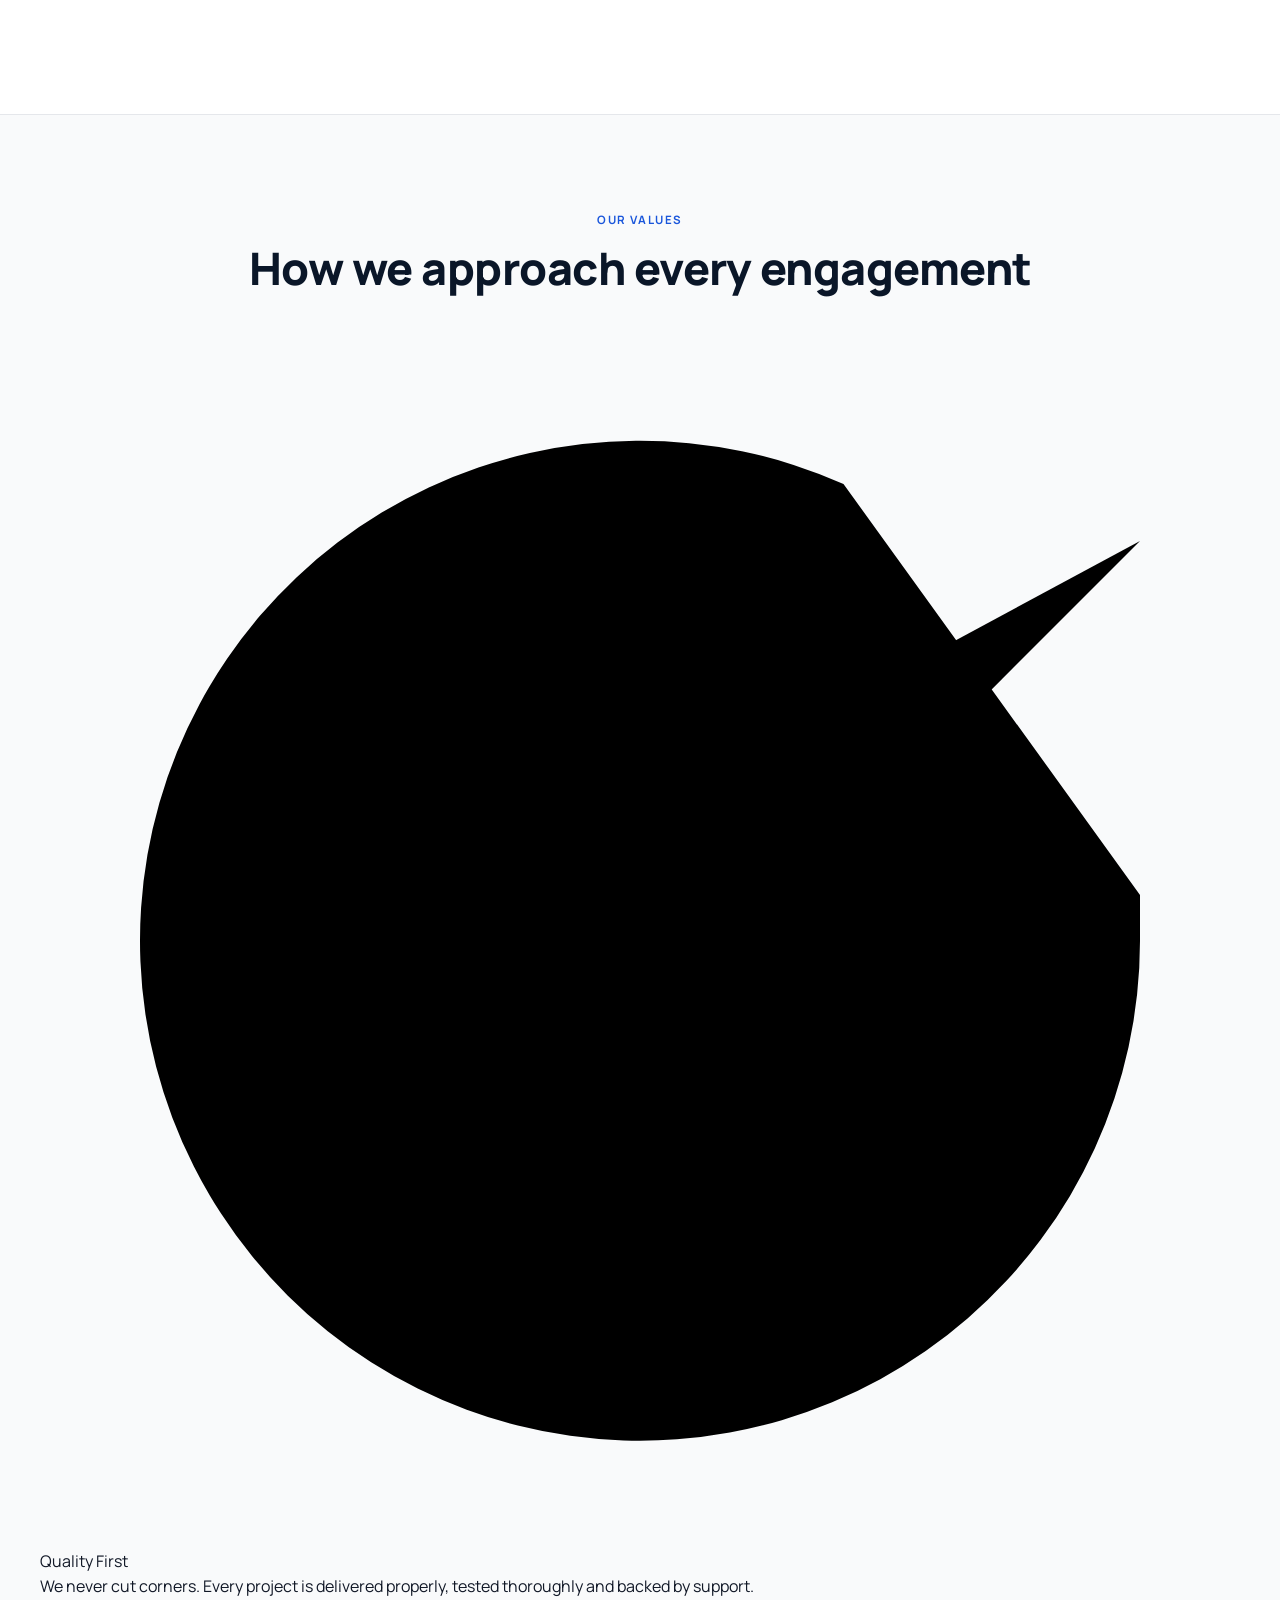
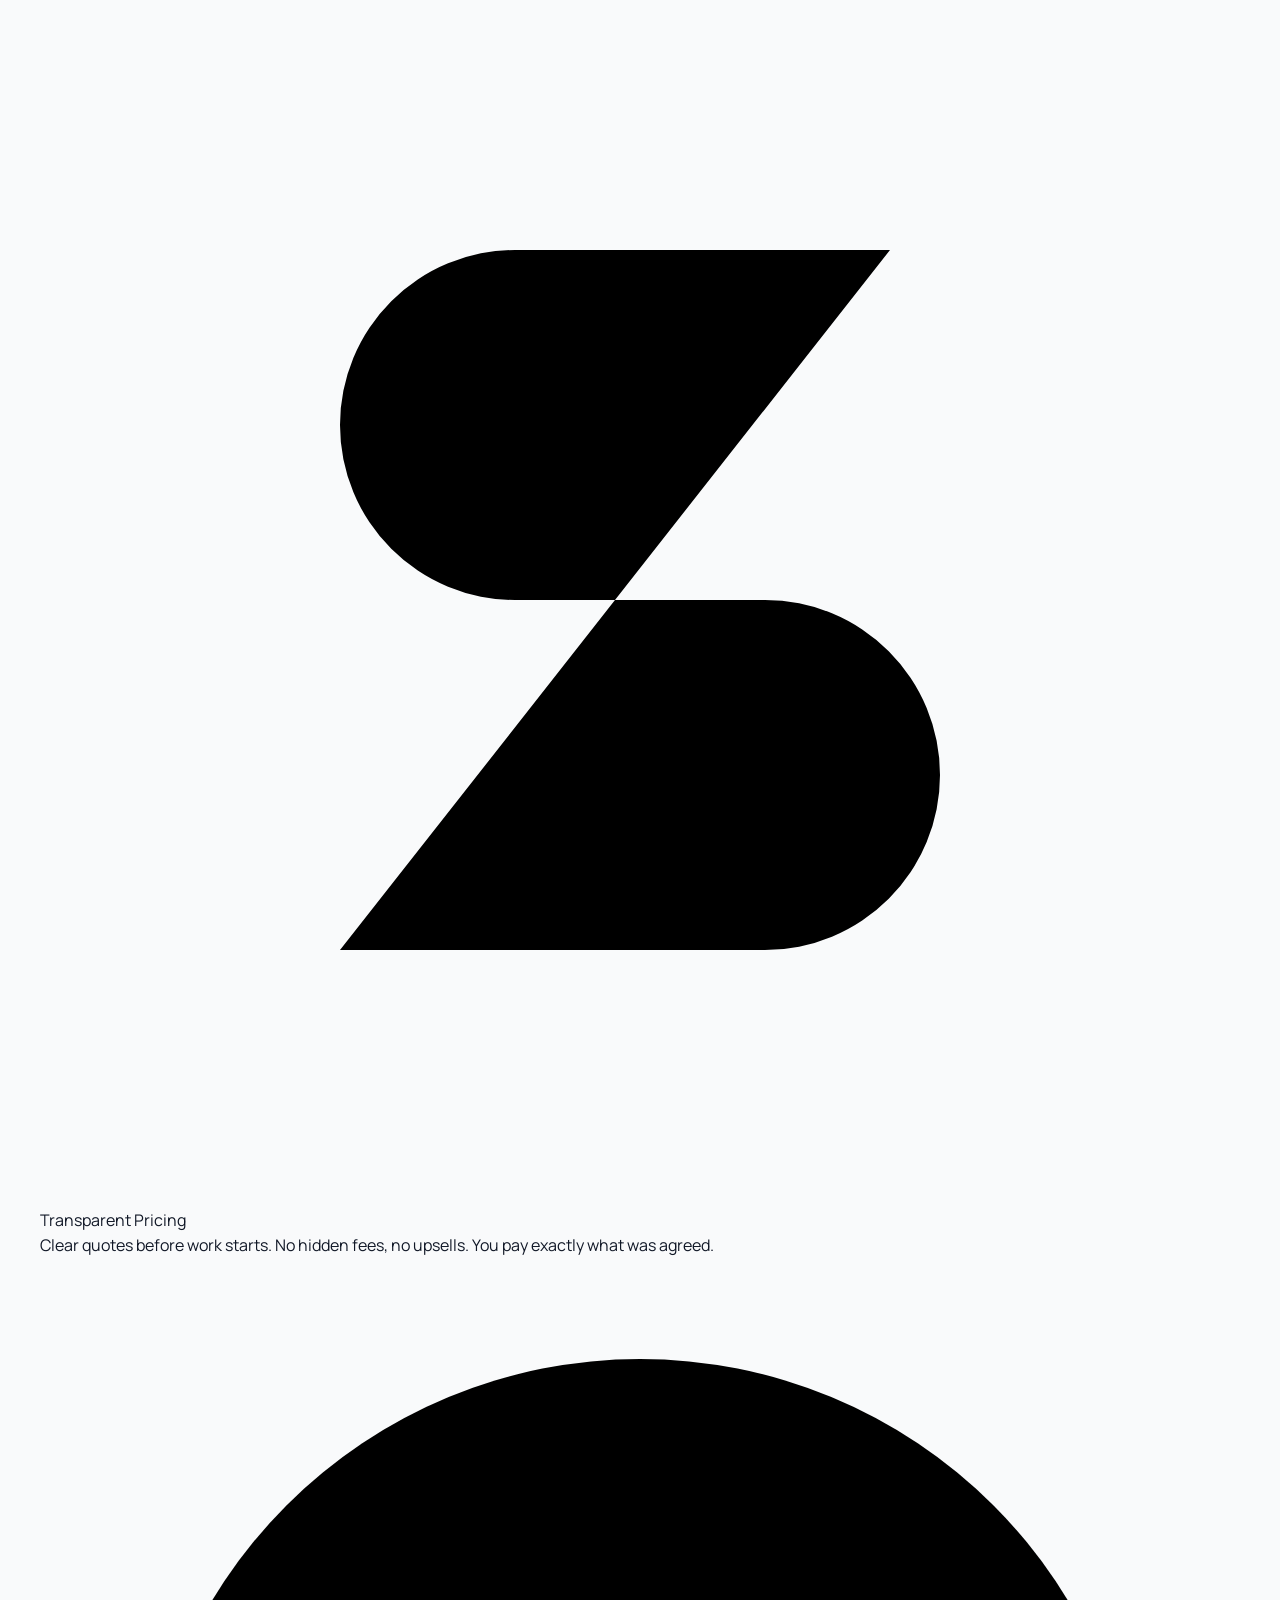
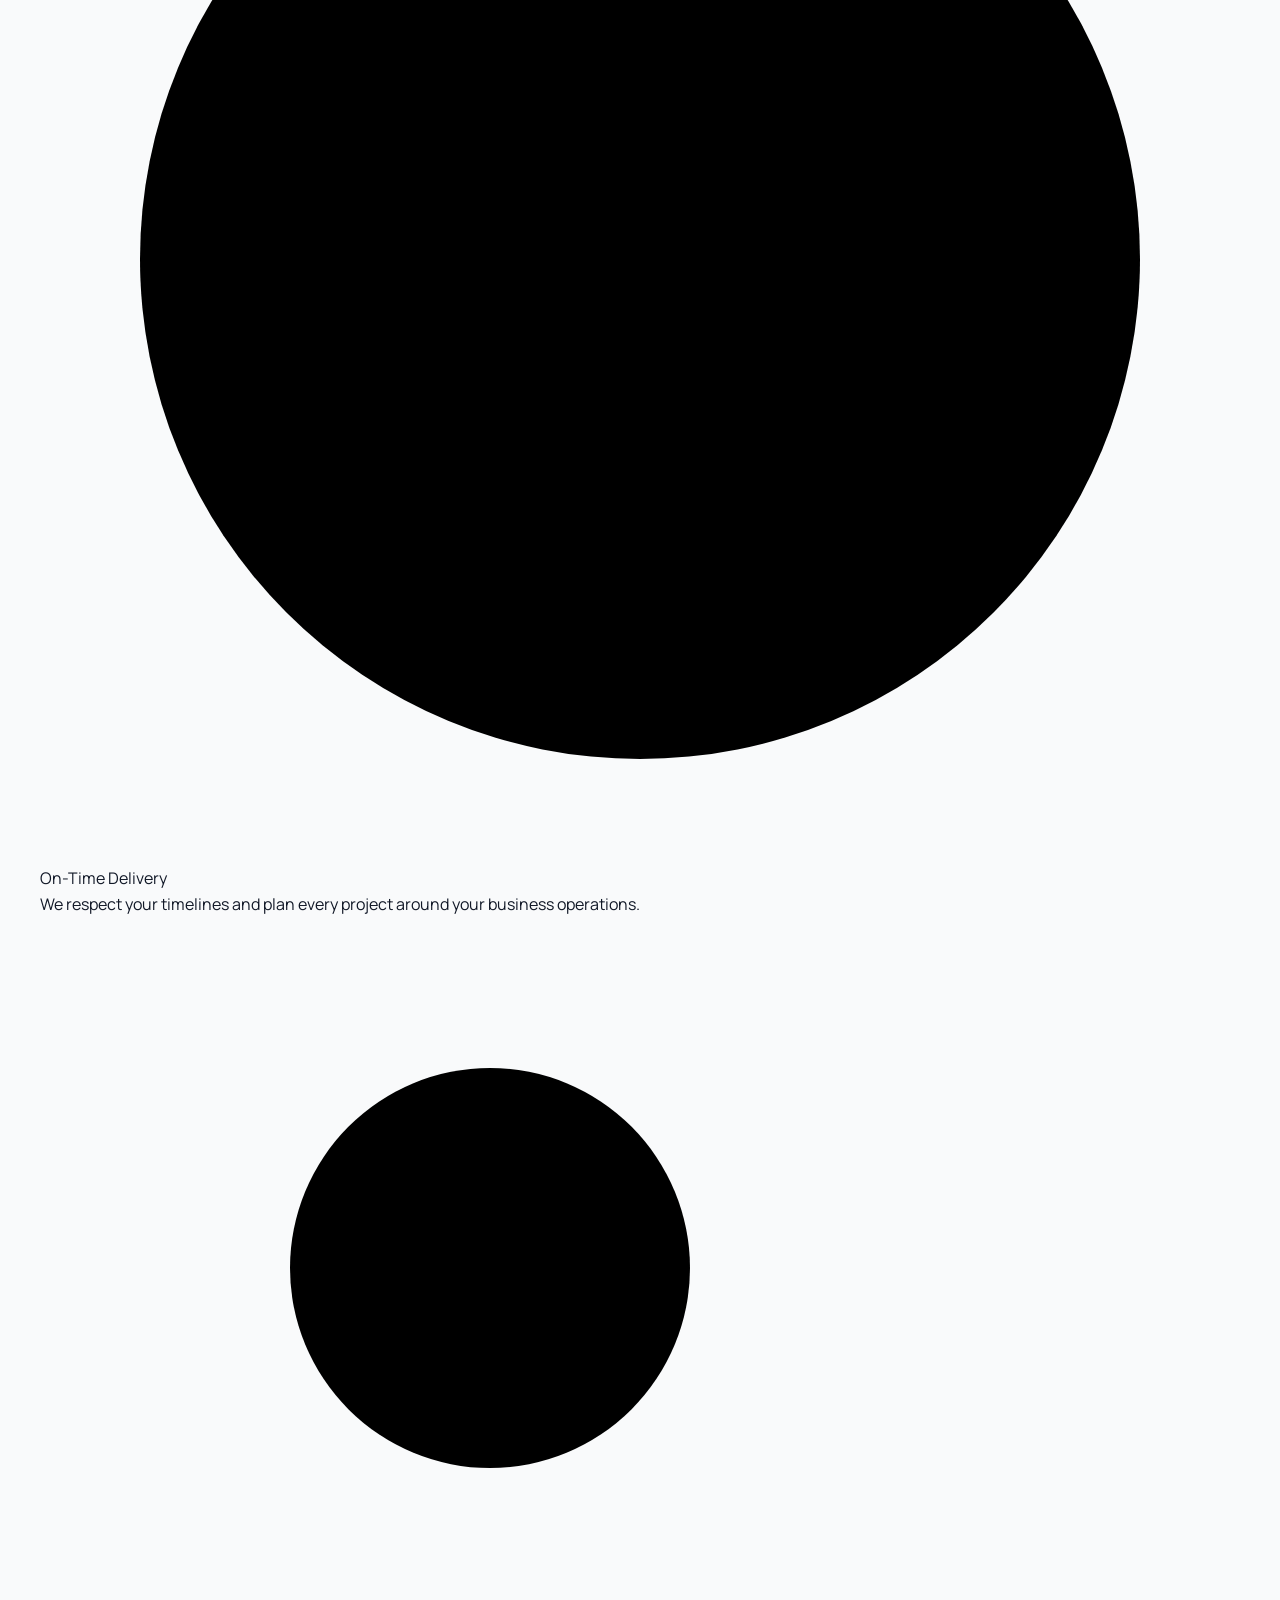
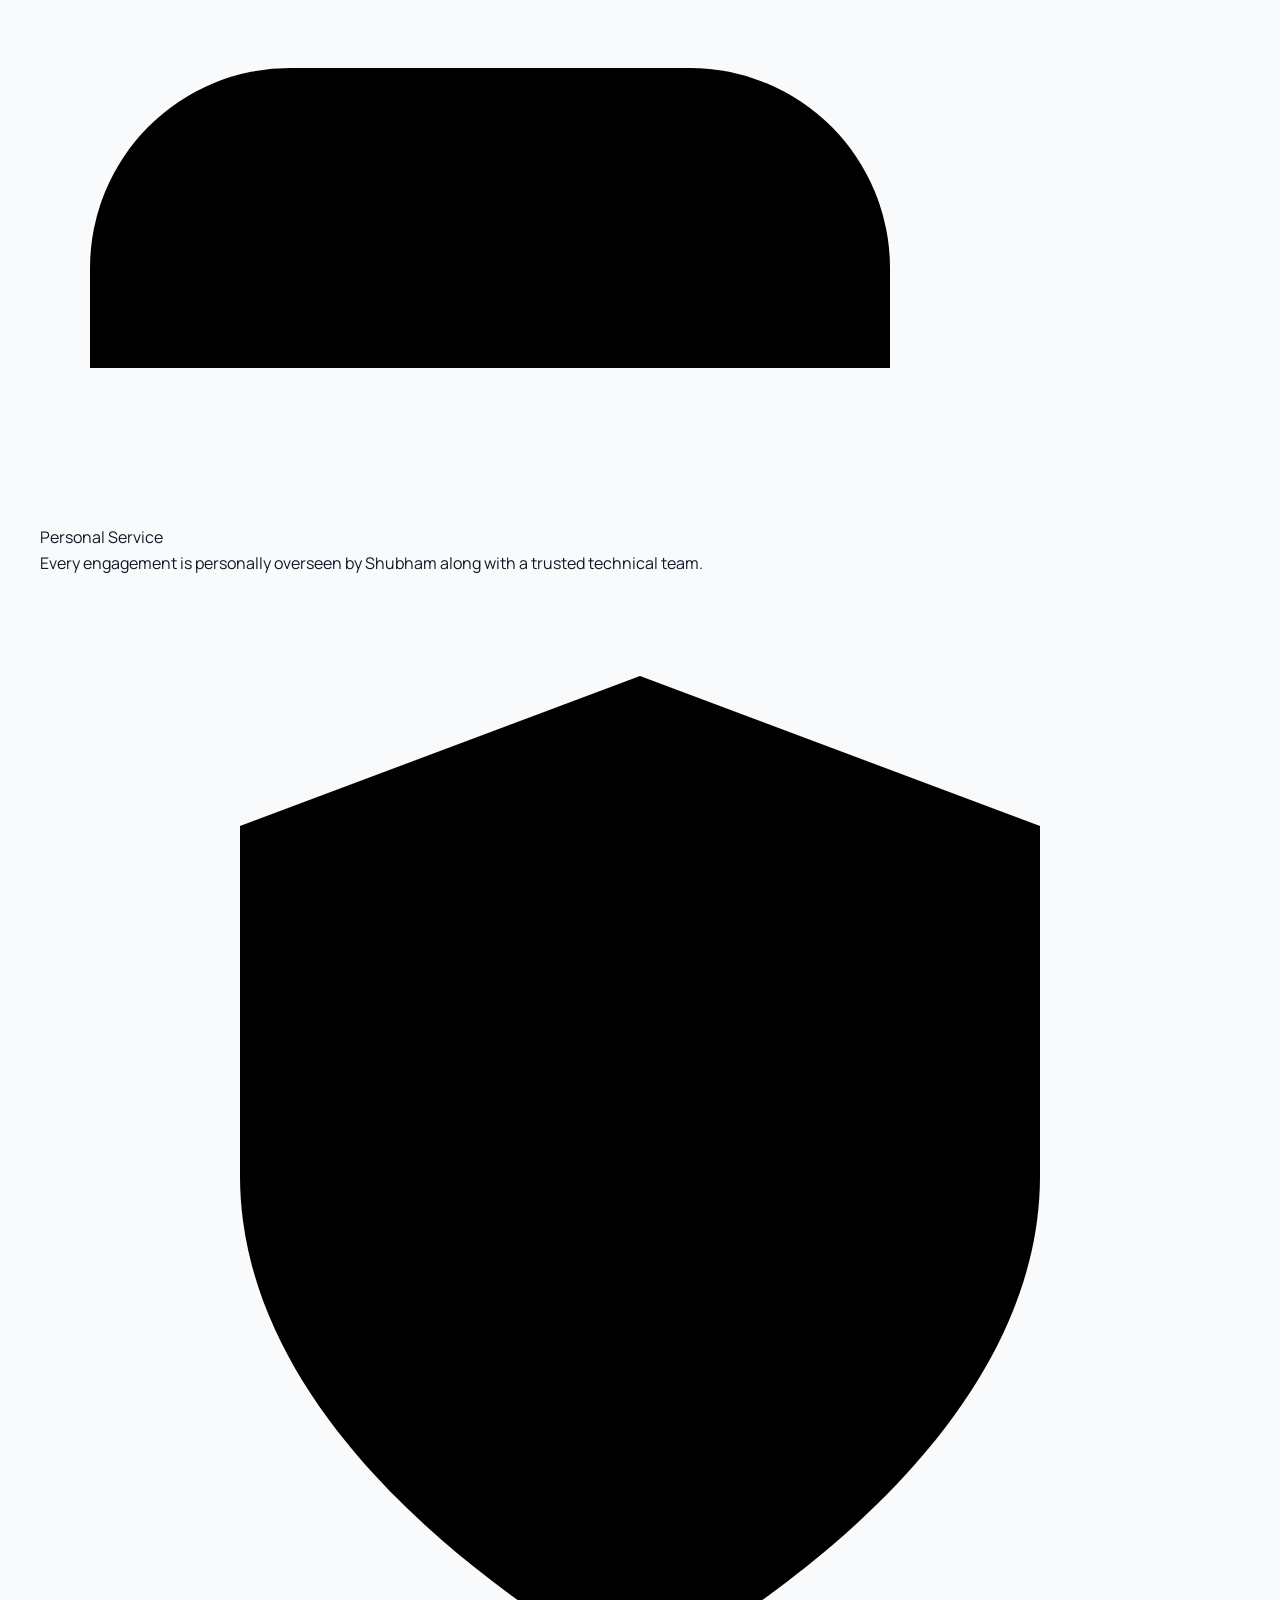
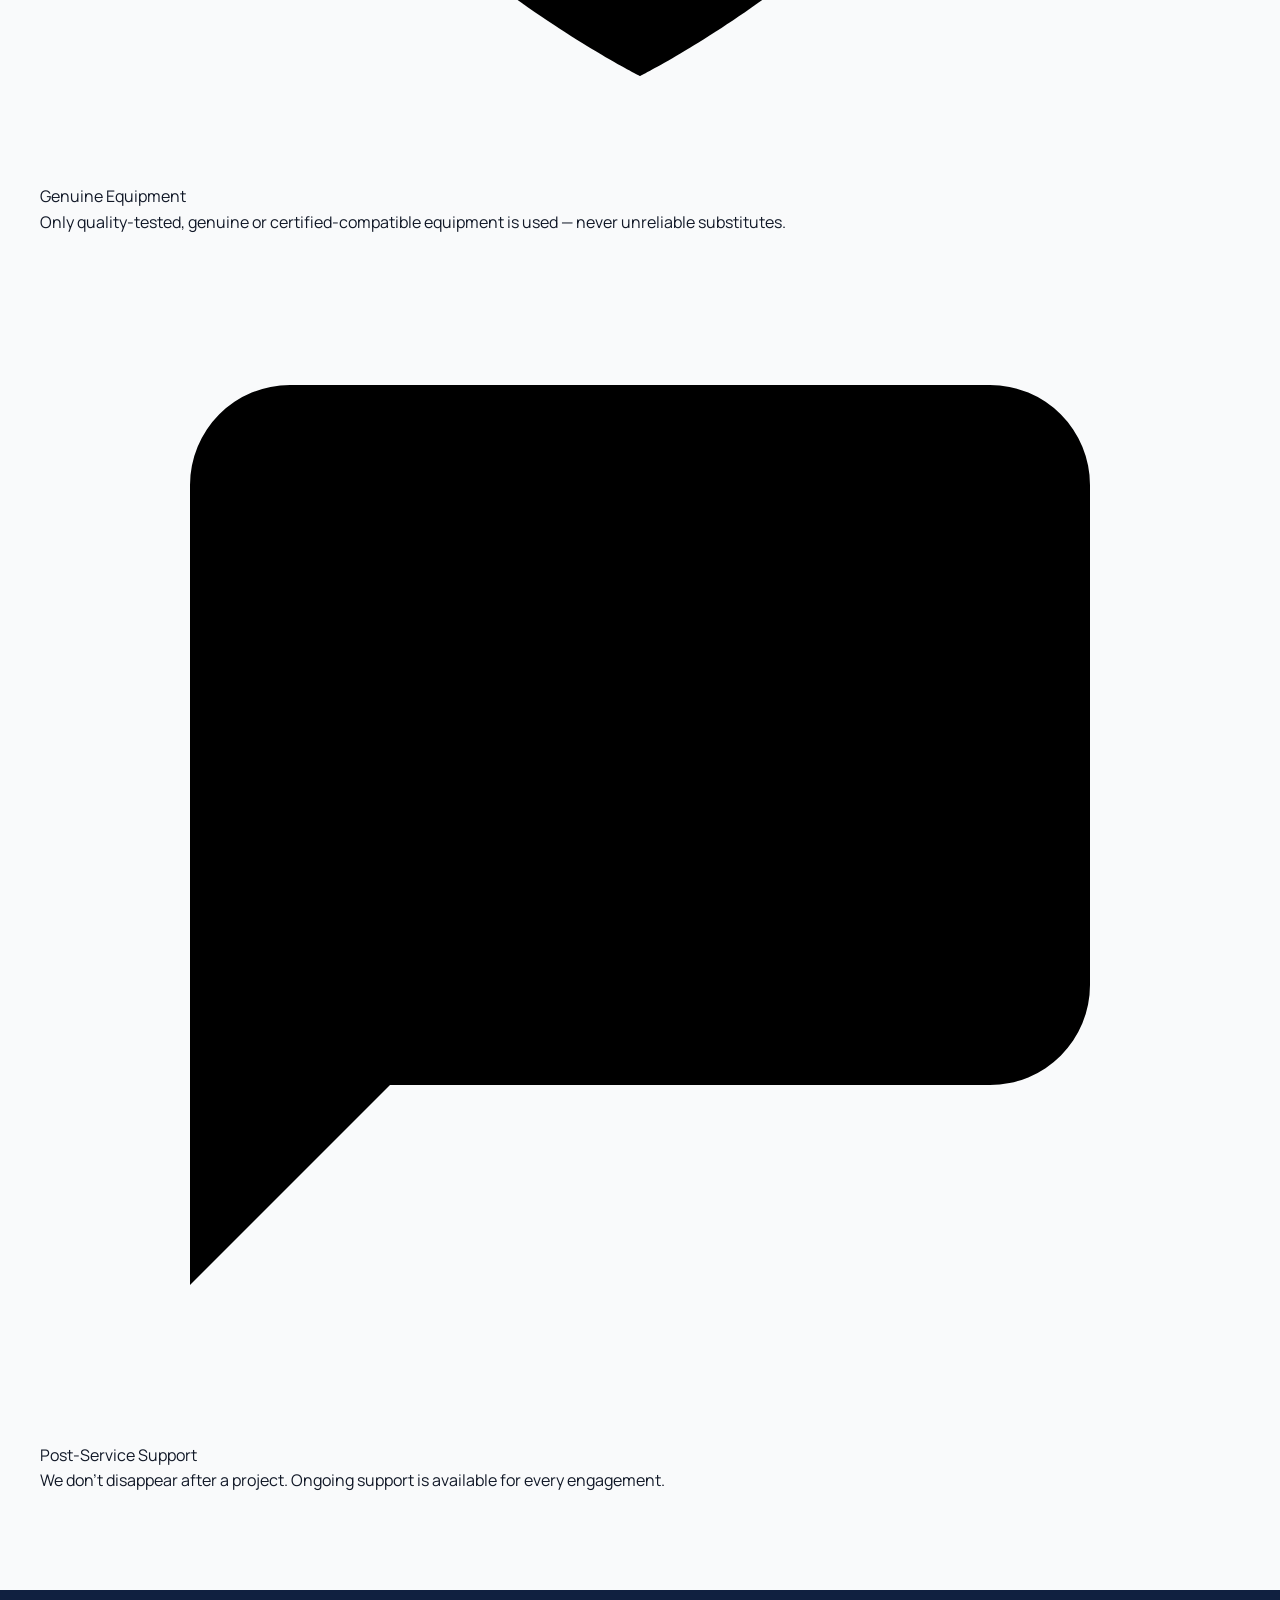
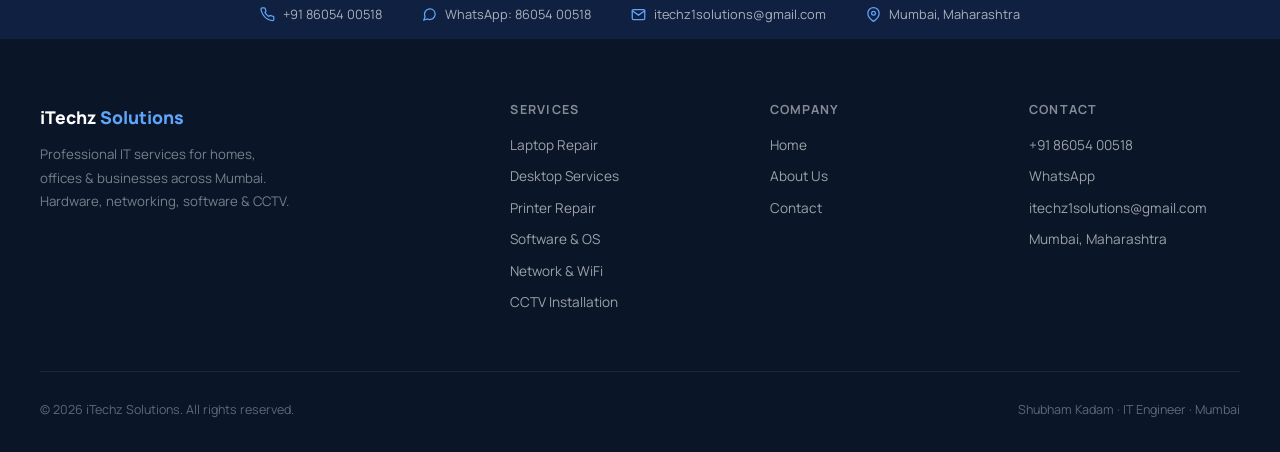
==== commit 43385ff1: "Update about.html" ====
--- a/about.html
+++ b/about.html
@@ -1,104 +1,101 @@
 <!DOCTYPE html>
 <html lang="en">
 <head>
+  <!-- Google tag (gtag.js) -->
+<script async src="https://www.googletagmanager.com/gtag/js?id=G-W4L94H9B0B"></script>
+<script>
+  window.dataLayer = window.dataLayer || [];
+  function gtag(){dataLayer.push(arguments);}
+  gtag('js', new Date());
+  gtag('config', 'G-W4L94H9B0B');
+</script>
 <meta charset="UTF-8"/>
 <meta name="viewport" content="width=device-width,initial-scale=1"/>
 <title>About — iTechz Solutions</title>
+<meta name="description" content="iTechz Solutions is a professional IT infrastructure and technology partner for businesses, clinics, schools and commercial organizations."/>
 <link rel="preconnect" href="https://fonts.googleapis.com"/>
-<link href="https://fonts.googleapis.com/css2?family=Manrope:wght@400;500;600;700;800&family=Playfair+Display:ital,wght@0,700;1,700&display=swap" rel="stylesheet"/>
+<link href="https://fonts.googleapis.com/css2?family=Manrope:wght@400;500;600;700;800&family=Space+Grotesk:wght@500;600;700&display=swap" rel="stylesheet"/>
 <link rel="stylesheet" href="style.css"/>
 <style>
-.page-hero { padding-top: 68px; background: var(--navy); }
-.page-hero-inner { max-width:1200px;margin:0 auto;padding:4rem 2rem 3.5rem; }
-.breadcrumb{display:flex;align-items:center;gap:.5rem;font-size:.78rem;color:rgba(255,255,255,.4);margin-bottom:1.2rem}
-.breadcrumb a{color:rgba(255,255,255,.55);text-decoration:none}
-.breadcrumb a:hover{color:#fff}
-.breadcrumb span{color:rgba(255,255,255,.25)}
-.page-hero h1{font-size:clamp(2rem,4vw,3rem);color:#fff;font-weight:800;letter-spacing:-.5px;margin-bottom:.75rem}
-.page-hero p{font-size:1rem;color:rgba(255,255,255,.55);max-width:560px;line-height:1.8}
+.page-hero { padding-top: 72px; background: var(--bg); border-bottom: 1px solid var(--line); position: relative; overflow: hidden; }
+.page-hero::before {
+  content: ''; position: absolute; top: -200px; right: -10%;
+  width: 480px; height: 480px; border-radius: 50%; filter: blur(70px);
+  background: radial-gradient(circle, rgba(139,92,246,.2) 0%, transparent 70%);
+  pointer-events: none;
+}
+.page-hero-inner { position: relative; z-index: 1; max-width:1240px;margin:0 auto;padding:4.5rem 2rem 3.7rem; }
+.breadcrumb{display:flex;align-items:center;gap:.5rem;font-size:.78rem;color:var(--text3);margin-bottom:1.3rem}
+.breadcrumb a{color:var(--text2);text-decoration:none}
+.breadcrumb a:hover{color:var(--cyan)}
+.breadcrumb span{color:var(--text3)}
+.page-hero h1{font-size:clamp(2.1rem,4vw,3.1rem);color:var(--text);font-weight:700;letter-spacing:-.02em;margin-bottom:.8rem}
+.page-hero p{font-size:1.02rem;color:var(--text2);max-width:560px;line-height:1.8}
 
 /* ENGINEER SECTION */
-.engineer-section { padding: 96px 2rem; background: var(--bg); }
+.engineer-section { padding: 100px 2rem; background: var(--bg); }
 .engineer-inner {
-  max-width: 1100px; margin: 0 auto;
+  max-width: 1140px; margin: 0 auto;
   display: grid; grid-template-columns: 340px 1fr; gap: 5rem; align-items: start;
 }
 @media(max-width:840px){.engineer-inner{grid-template-columns:1fr}}
 
 .profile-card {
-  background: var(--bg); border: 1px solid var(--line);
-  border-radius: 20px; padding: 2.5rem; text-align: center;
-  box-shadow: var(--shadow-md); position: sticky; top: 90px;
+  background: rgba(255,255,255,.025); border: 1px solid var(--line);
+  border-radius: 20px; padding: 2.6rem; text-align: center;
+  box-shadow: var(--shadow-md); position: sticky; top: 96px;
+  backdrop-filter: blur(14px);
 }
 .profile-avatar {
-  width: 100px; height: 100px; border-radius: 50%;
-  background: var(--navy); color: #fff;
-  font-size: 2.2rem; font-weight: 800;
+  width: 104px; height: 104px; border-radius: 50%;
+  background: linear-gradient(135deg, var(--blue), var(--purple)); color: #fff;
+  font-size: 2.2rem; font-weight: 700;
   display: flex; align-items: center; justify-content: center;
-  margin: 0 auto 1.2rem;
-  border: 3px solid var(--blue-lt);
-}
-.profile-name { font-size: 1.4rem; font-weight: 800; color: var(--navy); letter-spacing: -.3px; }
-.profile-role { font-size: .82rem; color: var(--blue); font-weight: 600; margin: .3rem 0 1.2rem; letter-spacing: .04em; }
-.profile-divider { height: 1px; background: var(--line); margin: 1.2rem 0; }
-.profile-contacts { display: flex; flex-direction: column; gap: .6rem; text-align: left; }
+  margin: 0 auto 1.3rem;
+  border: 3px solid rgba(139,92,246,.25);
+  box-shadow: 0 0 30px rgba(139,92,246,.25);
+}
+.profile-name { font-size: 1.42rem; font-weight: 700; color: var(--text); letter-spacing: -.02em; font-family: var(--serif); }
+.profile-role { font-size: .82rem; color: var(--cyan); font-weight: 600; margin: .35rem 0 1.3rem; letter-spacing: .04em; }
+.profile-divider { height: 1px; background: var(--line); margin: 1.3rem 0; }
+.profile-contacts { display: flex; flex-direction: column; gap: .65rem; text-align: left; }
 .profile-contact {
   display: flex; align-items: center; gap: .7rem;
-  padding: .65rem .9rem; border: 1px solid var(--line); border-radius: 8px;
-  text-decoration: none; transition: border-color .2s, background .2s;
-}
-.profile-contact:hover { border-color: #bfdbfe; background: var(--blue-lt); }
-.profile-contact svg { width: 15px; height: 15px; stroke: var(--blue); fill: none; stroke-width: 2; stroke-linecap: round; flex-shrink: 0; }
-.profile-contact span { font-size: .8rem; color: var(--slate); font-weight: 500; }
-.cert-grid { display: grid; grid-template-columns: 1fr 1fr; gap: .5rem; margin-top: 1.2rem; }
+  padding: .68rem .9rem; border: 1px solid var(--line); border-radius: 9px;
+  text-decoration: none; transition: border-color .25s, background .25s;
+}
+.profile-contact:hover { border-color: rgba(34,211,238,.4); background: rgba(34,211,238,.06); }
+.profile-contact svg { width: 15px; height: 15px; stroke: var(--cyan); fill: none; stroke-width: 2; stroke-linecap: round; flex-shrink: 0; }
+.profile-contact span { font-size: .8rem; color: var(--text2); font-weight: 500; }
+.cert-grid { display: grid; grid-template-columns: 1fr 1fr; gap: .5rem; margin-top: 1.3rem; }
 .cert-item {
-  background: var(--bg2); border: 1px solid var(--line);
-  border-radius: 8px; padding: .55rem .7rem;
-  font-size: .72rem; font-weight: 600; color: var(--slate2); text-align: center;
+  background: rgba(255,255,255,.02); border: 1px solid var(--line);
+  border-radius: 8px; padding: .58rem .7rem;
+  font-size: .72rem; font-weight: 600; color: var(--text2); text-align: center;
 }
 
 /* RIGHT CONTENT */
-.about-content {}
 .about-intro {
-  font-size: 1.08rem; color: var(--slate); line-height: 1.85; margin-bottom: 2.5rem;
-  padding-bottom: 2.5rem; border-bottom: 1px solid var(--line);
-}
-.about-intro strong { color: var(--navy); font-weight: 700; }
-.about-section { margin-bottom: 2.5rem; padding-bottom: 2.5rem; border-bottom: 1px solid var(--line); }
+  font-size: 1.08rem; color: var(--text2); line-height: 1.85; margin-bottom: 2.6rem;
+  padding-bottom: 2.6rem; border-bottom: 1px solid var(--line);
+}
+.about-intro strong { color: var(--text); font-weight: 700; }
+.about-section { margin-bottom: 2.6rem; padding-bottom: 2.6rem; border-bottom: 1px solid var(--line); }
 .about-section:last-child { border-bottom: none; padding-bottom: 0; margin-bottom: 0; }
-.about-section h3 { font-size: 1.15rem; font-weight: 800; color: var(--navy); margin-bottom: 1rem; }
-.about-section p { font-size: .92rem; color: var(--gray); line-height: 1.85; margin-bottom: .75rem; }
+.about-section h3 { font-size: 1.18rem; font-weight: 700; color: var(--text); margin-bottom: 1.05rem; }
+.about-section p { font-size: .93rem; color: var(--text2); line-height: 1.85; margin-bottom: .8rem; }
 
 /* STATS ROW */
 .stats-row {
   display: grid; grid-template-columns: repeat(4,1fr); gap: 1.5rem;
   background: var(--bg2); border-top: 1px solid var(--line); border-bottom: 1px solid var(--line);
-  padding: 3rem 2rem;
+  padding: 3.2rem 2rem;
 }
 @media(max-width:640px){.stats-row{grid-template-columns:repeat(2,1fr)}}
 .stat-item { text-align: center; }
-.stat-num { font-size: 2.4rem; font-weight: 800; color: var(--navy); letter-spacing: -.5px; }
-.stat-num span { color: var(--blue); }
-.stat-label { font-size: .78rem; color: var(--gray); margin-top: .3rem; }
-
-/* VALUES */
-.values-grid {
-  display: grid; grid-template-columns: repeat(3,1fr); gap: 1.5rem;
-}
-@media(max-width:720px){.values-grid{grid-template-columns:1fr 1fr}}
-@media(max-width:480px){.values-grid{grid-template-columns:1fr}}
-.value-card {
-  background: var(--bg); border: 1px solid var(--line); border-radius: 14px;
-  padding: 1.8rem; transition: border-color .25s, box-shadow .25s;
-}
-.value-card:hover { border-color: #bfdbfe; box-shadow: var(--shadow-md); }
-.value-icon {
-  width: 44px; height: 44px; border-radius: 10px;
-  background: var(--blue-lt); display: grid; place-items: center; margin-bottom: 1rem;
-}
-.value-icon svg { width: 20px; height: 20px; stroke: var(--blue); fill: none; stroke-width: 2; stroke-linecap: round; stroke-linejoin: round; }
-.value-title { font-size: .95rem; font-weight: 700; color: var(--navy); margin-bottom: .4rem; }
-.value-desc { font-size: .81rem; color: var(--gray); line-height: 1.75; }
+.stat-num { font-size: 2.5rem; font-weight: 700; color: var(--text); letter-spacing: -.02em; font-family: var(--serif); }
+.stat-num span { color: var(--cyan); }
+.stat-label { font-size: .78rem; color: var(--text3); margin-top: .3rem; }
 </style>
 </head>
 <body>
@@ -110,7 +107,7 @@
       <span style="color:rgba(255,255,255,.7)">About</span>
     </div>
     <h1>About iTechz Solutions</h1>
-    <p>A one-stop IT support company founded on the values of transparency, expertise, and reliable service for every client across Mumbai.</p>
+    <p>A professional IT infrastructure and technology partner, built on transparency, expertise and reliable service for every client.</p>
   </div>
 </div>
 
@@ -118,7 +115,7 @@
 <div class="stats-row">
   <div class="stat-item reveal">
     <div class="stat-num">500<span>+</span></div>
-    <div class="stat-label">Clients Served</div>
+    <div class="stat-label">Businesses Served</div>
   </div>
   <div class="stat-item reveal">
     <div class="stat-num">6<span>+</span></div>
@@ -144,17 +141,17 @@
       <div class="profile-role">Founder</div>
       <div class="profile-divider"></div>
       <div class="profile-contacts">
-        <a class="profile-contact" href="tel:+918605400518">
+        <a class="profile-contact" href="tel:+918698529411">
           <svg viewBox="0 0 24 24"><path d="M22 16.92v3a2 2 0 0 1-2.18 2 19.79 19.79 0 0 1-8.63-3.07A19.5 19.5 0 0 1 4.69 12a19.79 19.79 0 0 1-3.07-8.67A2 2 0 0 1 3.6 1.27h3a2 2 0 0 1 2 1.72c.127.96.361 1.903.7 2.81a2 2 0 0 1-.45 2.11L7.91 8.84a16 16 0 0 0 6.29 6.29l.92-.92a2 2 0 0 1 2.11-.45c.907.339 1.85.573 2.81.7A2 2 0 0 1 22 16.92z"/></svg>
-          <span>+91 8605400518</span>
+          <span>+91 8698529411</span>
         </a>
-        <a class="profile-contact" href="https://wa.me/918605400518" target="_blank">
+        <a class="profile-contact" href="https://wa.me/918698529411" target="_blank">
           <svg viewBox="0 0 24 24"><path d="M21 11.5a8.38 8.38 0 0 1-.9 3.8 8.5 8.5 0 0 1-7.6 4.7 8.38 8.38 0 0 1-3.8-.9L3 21l1.9-5.7a8.38 8.38 0 0 1-.9-3.8 8.5 8.5 0 0 1 4.7-7.6 8.38 8.38 0 0 1 3.8-.9h.5a8.48 8.48 0 0 1 8 8v.5z"/></svg>
           <span>WhatsApp Us</span>
         </a>
-        <a class="profile-contact" href="mailto:itechz1solutions@gmail.com">
+        <a class="profile-contact" href="mailto:info@itechz.in">
           <svg viewBox="0 0 24 24"><path d="M4 4h16c1.1 0 2 .9 2 2v12c0 1.1-.9 2-2 2H4c-1.1 0-2-.9-2-2V6c0-1.1.9-2 2-2z"/><polyline points="22,6 12,13 2,6"/></svg>
-          <span>itechz1solutions@gmail.com</span>
+          <span>info@itechz.in</span>
         </a>
       </div>
       <div class="profile-divider"></div>
@@ -167,13 +164,15 @@
 
     <div class="about-content">
       <p class="about-intro reveal">
-  <strong>Team iTechz</strong> is a group of certified IT professionals with over <strong>6 years of hands-on experience</strong> in hardware repair, network infrastructure, software support, and CCTV surveillance. Based in Mumbai, the team has successfully resolved over <strong>500 tech issues</strong>, delivering reliable solutions to homes, offices, schools, shops, and commercial establishments across the city.
+  <strong>Team iTechz</strong> is a group of certified IT professionals with over <strong>6 years of hands-on experience</strong> delivering IT support, enterprise networking, CCTV surveillance and website solutions. The team has supported over <strong>500 businesses</strong>, providing reliable, structured IT solutions to corporate offices, clinics, schools, warehouses and commercial establishments.
       </p>
+
+      <img class="about-illustration reveal" src="assets/dashboard-illustration.svg" alt="Illustration of a network monitoring dashboard showing uptime and device status"/>
 
       <div class="about-section reveal">
        <h3>Background & Expertise</h3>
-<p>Team iTechz started its journey with a strong foundation in hardware engineering — building deep expertise in laptop and desktop repair, including chip-level motherboard diagnosis and precision soldering. Over time, the team expanded its capabilities into networking, CCTV systems, and software support to deliver complete IT solutions.</p>
-<p>Unlike large service companies where devices pass through multiple hands, Team iTechz ensures every job is handled with precision, accountability, and care — delivering consistent quality and reliable service for every client.</p>
+<p>Team iTechz started with a strong foundation in hardware and systems engineering, then expanded into enterprise networking, CCTV systems, web development and ongoing IT support — building the capability to support a business end-to-end.</p>
+<p>Every engagement is handled with precision, accountability and clear communication, so businesses get consistent quality and a single point of contact for their technology needs.</p>
       </div>
 
       <div class="about-section reveal">
@@ -184,7 +183,7 @@
 
       <div class="about-section reveal">
         <h3>Who We Serve</h3>
-        <p>Our clients include home users, working professionals, small business owners, retail shops, schools, and corporate offices. We offer both one-time repair services and Annual Maintenance Contracts (AMC) for businesses that need ongoing IT support.</p>
+        <p>Our clients include corporate offices, clinics, hospitals, manufacturing units, retail businesses, warehouses, schools, startups and SMEs. We offer both one-time project work and Annual Maintenance Contracts for businesses that need ongoing IT support.</p>
       </div>
     </div>
   </div>
@@ -195,38 +194,38 @@
   <div class="container">
     <div class="reveal" style="text-align:center;margin-bottom:3rem">
       <span class="eyebrow">Our Values</span>
-      <h2 class="section-title">How we approach every job</h2>
+      <h2 class="section-title">How we approach every engagement</h2>
     </div>
     <div class="values-grid">
       <div class="value-card reveal">
         <div class="value-icon"><svg viewBox="0 0 24 24"><path d="M22 11.08V12a10 10 0 1 1-5.93-9.14"/><polyline points="22 4 12 14.01 9 11.01"/></svg></div>
         <div class="value-title">Quality First</div>
-        <p class="value-desc">We never cut corners. Every repair is done properly, tested thoroughly and backed by a warranty.</p>
-      </div>
-      <div class="value-card reveal">
-        <div class="value-icon"><SVG viewBox="0 0 24 24"><line x1="12" y1="1" x2="12" y2="23"/><path d="M17 5H9.5a3.5 3.5 0 0 0 0 7h5a3.5 3.5 0 0 1 0 7H6"/></svg></div>
+        <p class="value-desc">We never cut corners. Every project is delivered properly, tested thoroughly and backed by support.</p>
+      </div>
+      <div class="value-card reveal">
+        <div class="value-icon"><svg viewBox="0 0 24 24"><line x1="12" y1="1" x2="12" y2="23"/><path d="M17 5H9.5a3.5 3.5 0 0 0 0 7h5a3.5 3.5 0 0 1 0 7H6"/></svg></div>
         <div class="value-title">Transparent Pricing</div>
         <p class="value-desc">Clear quotes before work starts. No hidden fees, no upsells. You pay exactly what was agreed.</p>
       </div>
       <div class="value-card reveal">
         <div class="value-icon"><svg viewBox="0 0 24 24"><circle cx="12" cy="12" r="10"/><polyline points="12 6 12 12 16 14"/></svg></div>
         <div class="value-title">On-Time Delivery</div>
-        <p class="value-desc">We respect your time.</p>
+        <p class="value-desc">We respect your timelines and plan every project around your business operations.</p>
       </div>
       <div class="value-card reveal">
         <div class="value-icon"><svg viewBox="0 0 24 24"><path d="M17 21v-2a4 4 0 0 0-4-4H5a4 4 0 0 0-4 4v2"/><circle cx="9" cy="7" r="4"/></svg></div>
         <div class="value-title">Personal Service</div>
-        <p class="value-desc">Every job is personally handled by Shubham along with a trusted professional team.</p>
+        <p class="value-desc">Every engagement is personally overseen by Shubham along with a trusted technical team.</p>
       </div>
       <div class="value-card reveal">
         <div class="value-icon"><svg viewBox="0 0 24 24"><path d="M12 22s8-4 8-10V5l-8-3-8 3v7c0 6 8 10 8 10z"/></svg></div>
-        <div class="value-title">Genuine Parts</div>
-        <p class="value-desc">Only quality-tested, genuine or compatible parts are used — never cheap clones that fail quickly.</p>
+        <div class="value-title">Genuine Equipment</div>
+        <p class="value-desc">Only quality-tested, genuine or certified-compatible equipment is used — never unreliable substitutes.</p>
       </div>
       <div class="value-card reveal">
         <div class="value-icon"><svg viewBox="0 0 24 24"><path d="M21 15a2 2 0 0 1-2 2H7l-4 4V5a2 2 0 0 1 2-2h14a2 2 0 0 1 2 2z"/></svg></div>
         <div class="value-title">Post-Service Support</div>
-        <p class="value-desc">We don't disappear after the job. Free follow-up support is available for every completed service.</p>
+        <p class="value-desc">We don't disappear after a project. Ongoing support is available for every engagement.</p>
       </div>
     </div>
   </div>
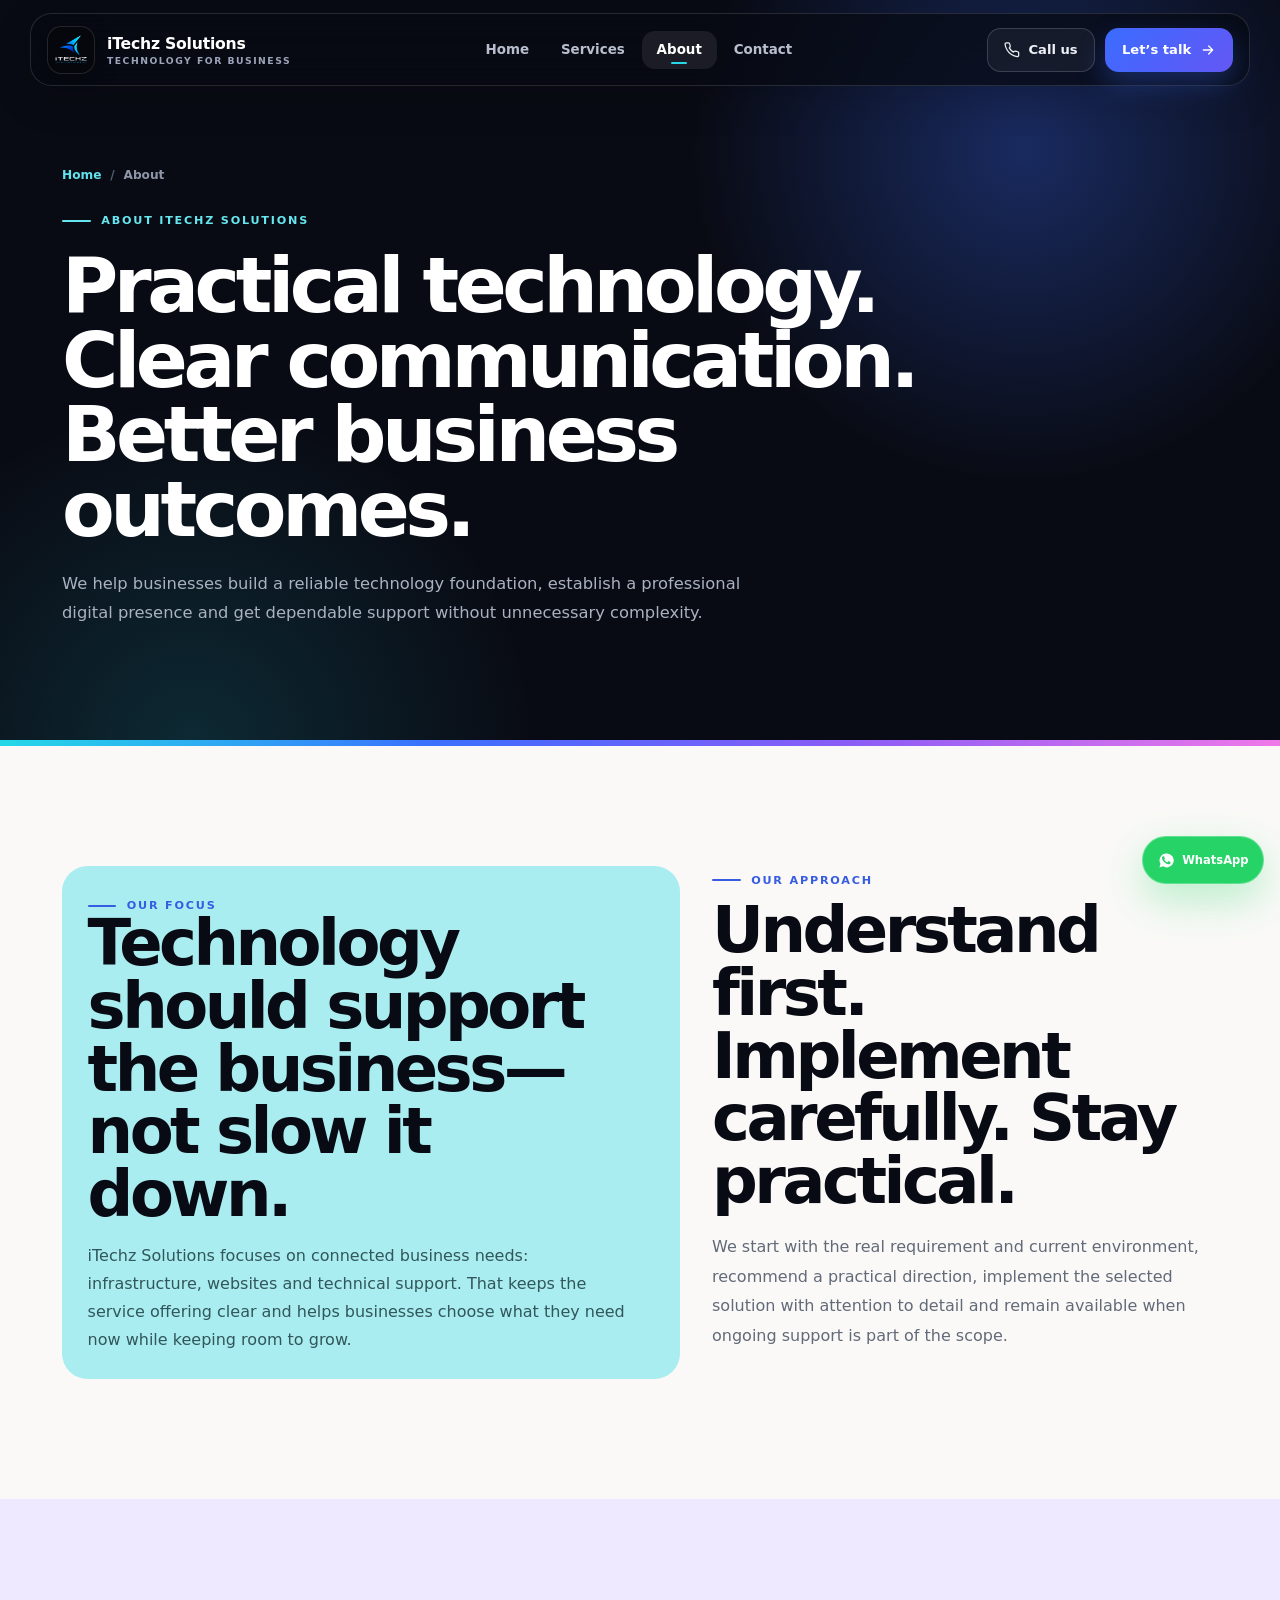
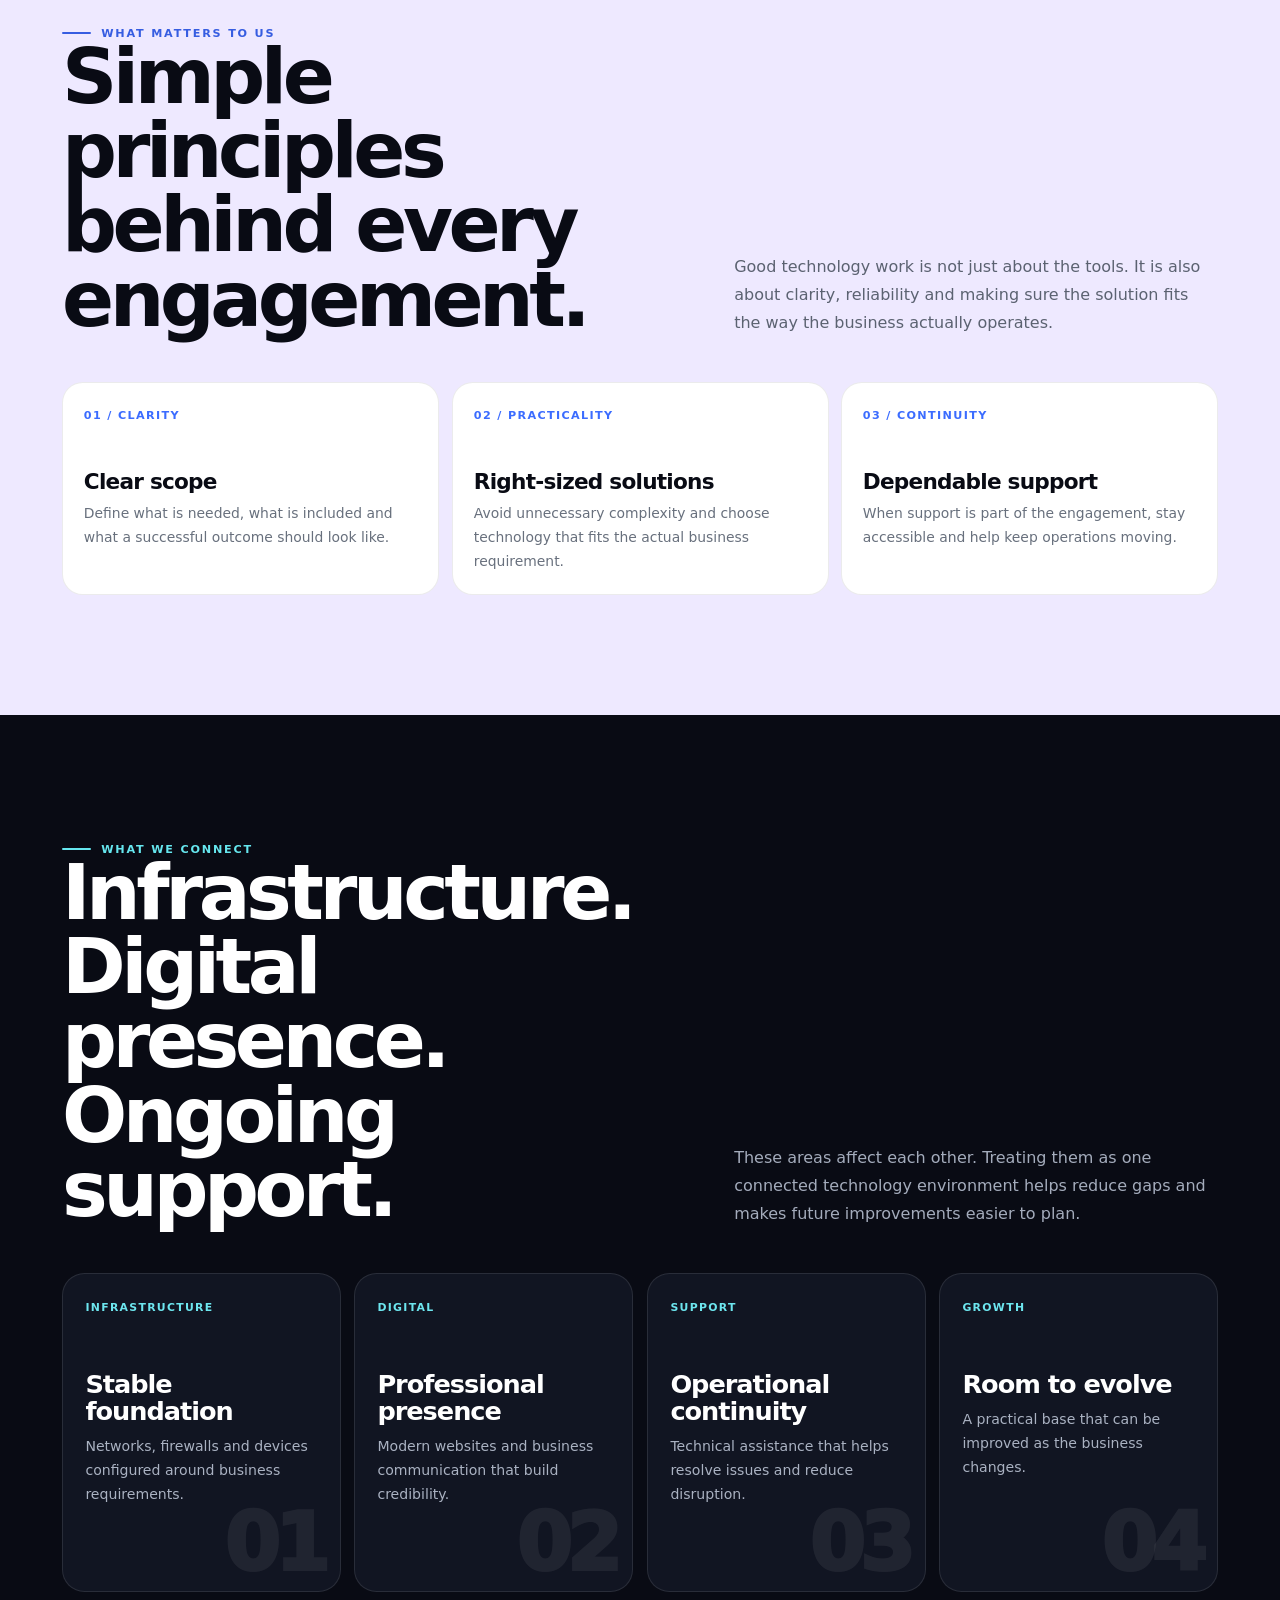
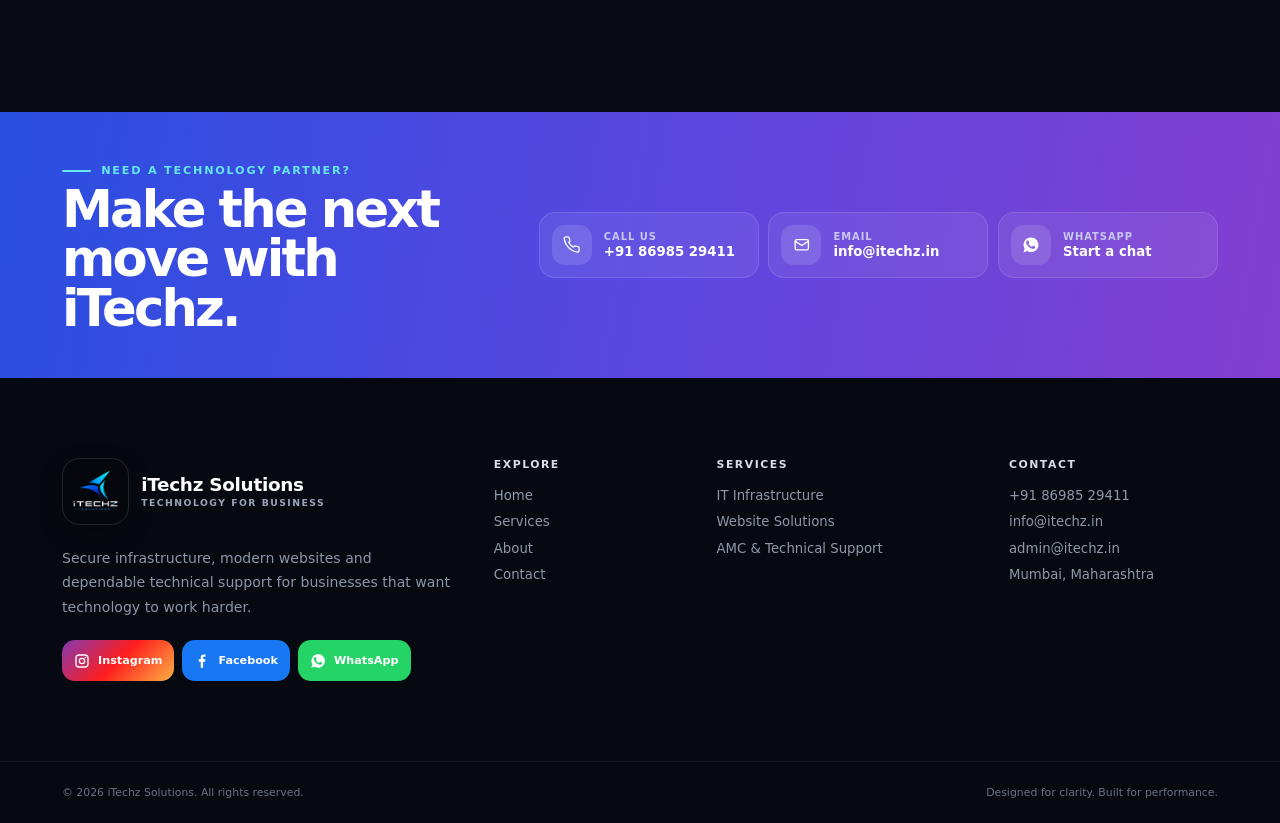
==== commit c6129cc3: "Upgrade iTechz website to Premium V4" ====
--- a/about.html
+++ b/about.html
@@ -1,237 +1,25 @@
-<!DOCTYPE html>
+<!doctype html>
 <html lang="en">
 <head>
-  <!-- Google tag (gtag.js) -->
-<script async src="https://www.googletagmanager.com/gtag/js?id=G-W4L94H9B0B"></script>
-<script>
-  window.dataLayer = window.dataLayer || [];
-  function gtag(){dataLayer.push(arguments);}
-  gtag('js', new Date());
-  gtag('config', 'G-W4L94H9B0B');
-</script>
-<meta charset="UTF-8"/>
-<meta name="viewport" content="width=device-width,initial-scale=1"/>
-<title>About — iTechz Solutions</title>
-<meta name="description" content="iTechz Solutions is a professional IT infrastructure and technology partner for businesses, clinics, schools and commercial organizations."/>
-<link rel="preconnect" href="https://fonts.googleapis.com"/>
-<link href="https://fonts.googleapis.com/css2?family=Manrope:wght@400;500;600;700;800&family=Space+Grotesk:wght@500;600;700&display=swap" rel="stylesheet"/>
-<link rel="stylesheet" href="style.css"/>
-<style>
-.page-hero { padding-top: 72px; background: var(--bg); border-bottom: 1px solid var(--line); position: relative; overflow: hidden; }
-.page-hero::before {
-  content: ''; position: absolute; top: -200px; right: -10%;
-  width: 480px; height: 480px; border-radius: 50%; filter: blur(70px);
-  background: radial-gradient(circle, rgba(139,92,246,.2) 0%, transparent 70%);
-  pointer-events: none;
-}
-.page-hero-inner { position: relative; z-index: 1; max-width:1240px;margin:0 auto;padding:4.5rem 2rem 3.7rem; }
-.breadcrumb{display:flex;align-items:center;gap:.5rem;font-size:.78rem;color:var(--text3);margin-bottom:1.3rem}
-.breadcrumb a{color:var(--text2);text-decoration:none}
-.breadcrumb a:hover{color:var(--cyan)}
-.breadcrumb span{color:var(--text3)}
-.page-hero h1{font-size:clamp(2.1rem,4vw,3.1rem);color:var(--text);font-weight:700;letter-spacing:-.02em;margin-bottom:.8rem}
-.page-hero p{font-size:1.02rem;color:var(--text2);max-width:560px;line-height:1.8}
-
-/* ENGINEER SECTION */
-.engineer-section { padding: 100px 2rem; background: var(--bg); }
-.engineer-inner {
-  max-width: 1140px; margin: 0 auto;
-  display: grid; grid-template-columns: 340px 1fr; gap: 5rem; align-items: start;
-}
-@media(max-width:840px){.engineer-inner{grid-template-columns:1fr}}
-
-.profile-card {
-  background: rgba(255,255,255,.025); border: 1px solid var(--line);
-  border-radius: 20px; padding: 2.6rem; text-align: center;
-  box-shadow: var(--shadow-md); position: sticky; top: 96px;
-  backdrop-filter: blur(14px);
-}
-.profile-avatar {
-  width: 104px; height: 104px; border-radius: 50%;
-  background: linear-gradient(135deg, var(--blue), var(--purple)); color: #fff;
-  font-size: 2.2rem; font-weight: 700;
-  display: flex; align-items: center; justify-content: center;
-  margin: 0 auto 1.3rem;
-  border: 3px solid rgba(139,92,246,.25);
-  box-shadow: 0 0 30px rgba(139,92,246,.25);
-}
-.profile-name { font-size: 1.42rem; font-weight: 700; color: var(--text); letter-spacing: -.02em; font-family: var(--serif); }
-.profile-role { font-size: .82rem; color: var(--cyan); font-weight: 600; margin: .35rem 0 1.3rem; letter-spacing: .04em; }
-.profile-divider { height: 1px; background: var(--line); margin: 1.3rem 0; }
-.profile-contacts { display: flex; flex-direction: column; gap: .65rem; text-align: left; }
-.profile-contact {
-  display: flex; align-items: center; gap: .7rem;
-  padding: .68rem .9rem; border: 1px solid var(--line); border-radius: 9px;
-  text-decoration: none; transition: border-color .25s, background .25s;
-}
-.profile-contact:hover { border-color: rgba(34,211,238,.4); background: rgba(34,211,238,.06); }
-.profile-contact svg { width: 15px; height: 15px; stroke: var(--cyan); fill: none; stroke-width: 2; stroke-linecap: round; flex-shrink: 0; }
-.profile-contact span { font-size: .8rem; color: var(--text2); font-weight: 500; }
-.cert-grid { display: grid; grid-template-columns: 1fr 1fr; gap: .5rem; margin-top: 1.3rem; }
-.cert-item {
-  background: rgba(255,255,255,.02); border: 1px solid var(--line);
-  border-radius: 8px; padding: .58rem .7rem;
-  font-size: .72rem; font-weight: 600; color: var(--text2); text-align: center;
-}
-
-/* RIGHT CONTENT */
-.about-intro {
-  font-size: 1.08rem; color: var(--text2); line-height: 1.85; margin-bottom: 2.6rem;
-  padding-bottom: 2.6rem; border-bottom: 1px solid var(--line);
-}
-.about-intro strong { color: var(--text); font-weight: 700; }
-.about-section { margin-bottom: 2.6rem; padding-bottom: 2.6rem; border-bottom: 1px solid var(--line); }
-.about-section:last-child { border-bottom: none; padding-bottom: 0; margin-bottom: 0; }
-.about-section h3 { font-size: 1.18rem; font-weight: 700; color: var(--text); margin-bottom: 1.05rem; }
-.about-section p { font-size: .93rem; color: var(--text2); line-height: 1.85; margin-bottom: .8rem; }
-
-/* STATS ROW */
-.stats-row {
-  display: grid; grid-template-columns: repeat(4,1fr); gap: 1.5rem;
-  background: var(--bg2); border-top: 1px solid var(--line); border-bottom: 1px solid var(--line);
-  padding: 3.2rem 2rem;
-}
-@media(max-width:640px){.stats-row{grid-template-columns:repeat(2,1fr)}}
-.stat-item { text-align: center; }
-.stat-num { font-size: 2.5rem; font-weight: 700; color: var(--text); letter-spacing: -.02em; font-family: var(--serif); }
-.stat-num span { color: var(--cyan); }
-.stat-label { font-size: .78rem; color: var(--text3); margin-top: .3rem; }
-</style>
+  <meta charset="utf-8"><meta name="viewport" content="width=device-width, initial-scale=1">
+  <title>About — iTechz Solutions</title>
+  <meta name="description" content="Learn about iTechz Solutions and our practical approach to IT infrastructure, websites and ongoing technical support.">
+  <meta name="theme-color" content="#080a12"><link rel="canonical" href="https://itechz.in/about.html"><link rel="icon" href="assets/itechz-logo-web.png" type="image/png"><link rel="stylesheet" href="assets/site.css">
+  <script async src="https://www.googletagmanager.com/gtag/js?id=G-W4L94H9B0B"></script><script>window.dataLayer=window.dataLayer||[];function gtag(){dataLayer.push(arguments);}gtag('js',new Date());gtag('config','G-YVX2M51JNB');</script>
 </head>
 <body>
+  <main>
+    <section class="page-hero"><div class="page-intro reveal"><div class="breadcrumb"><a href="index.html">Home</a><span>/</span><b>About</b></div><span class="kicker kicker-on-dark" style="margin-top:2rem">About iTechz Solutions</span><h1>Practical technology. Clear communication. Better business outcomes.</h1><p>We help businesses build a reliable technology foundation, establish a professional digital presence and get dependable support without unnecessary complexity.</p></div><div class="page-accent"></div></section>
 
-<div class="page-hero">
-  <div class="page-hero-inner">
-    <div class="breadcrumb">
-      <a href="index.html">Home</a><span>/</span>
-      <span style="color:rgba(255,255,255,.7)">About</span>
-    </div>
-    <h1>About iTechz Solutions</h1>
-    <p>A professional IT infrastructure and technology partner, built on transparency, expertise and reliable service for every client.</p>
-  </div>
-</div>
+    <section class="bg-paper"><div class="section-shell about-grid">
+      <div class="about-statement reveal"><span class="kicker">Our focus</span><strong>Technology should support the business—not slow it down.</strong><p>iTechz Solutions focuses on connected business needs: infrastructure, websites and technical support. That keeps the service offering clear and helps businesses choose what they need now while keeping room to grow.</p></div>
+      <div class="reveal"><span class="kicker">Our approach</span><h2 style="font-size:clamp(2.4rem,5vw,4.2rem);line-height:.98;letter-spacing:-.055em;margin:.8rem 0 1.2rem">Understand first. Implement carefully. Stay practical.</h2><p style="color:#626a78;line-height:1.85">We start with the real requirement and current environment, recommend a practical direction, implement the selected solution with attention to detail and remain available when ongoing support is part of the scope.</p></div>
+    </div></section>
 
-<!-- STATS -->
-<div class="stats-row">
-  <div class="stat-item reveal">
-    <div class="stat-num">500<span>+</span></div>
-    <div class="stat-label">Businesses Served</div>
-  </div>
-  <div class="stat-item reveal">
-    <div class="stat-num">6<span>+</span></div>
-    <div class="stat-label">Years of Experience</div>
-  </div>
-  <div class="stat-item reveal">
-    <div class="stat-num">99<span>%</span></div>
-    <div class="stat-label">Client Satisfaction</div>
-  </div>
-  <div class="stat-item reveal">
-    <div class="stat-num">24<span>h</span></div>
-    <div class="stat-label">Avg. Turnaround Time</div>
-  </div>
-</div>
+    <section class="editorial-band"><div class="section-shell"><div class="section-head split reveal"><div><span class="kicker">What matters to us</span><h2>Simple principles behind every engagement.</h2></div><p>Good technology work is not just about the tools. It is also about clarity, reliability and making sure the solution fits the way the business actually operates.</p></div><div class="value-grid"><article class="value-card reveal"><span>01 / CLARITY</span><h3>Clear scope</h3><p>Define what is needed, what is included and what a successful outcome should look like.</p></article><article class="value-card reveal"><span>02 / PRACTICALITY</span><h3>Right-sized solutions</h3><p>Avoid unnecessary complexity and choose technology that fits the actual business requirement.</p></article><article class="value-card reveal"><span>03 / CONTINUITY</span><h3>Dependable support</h3><p>When support is part of the engagement, stay accessible and help keep operations moving.</p></article></div></div></section>
 
-<!-- ENGINEER -->
-<section class="engineer-section">
-  <div class="engineer-inner">
-    <div class="profile-card reveal">
-      <div class="profile-avatar">
-      <img src="Logo.png" alt="iTechz Logo">
-      </div>
-      <div class="profile-role">Founder</div>
-      <div class="profile-divider"></div>
-      <div class="profile-contacts">
-        <a class="profile-contact" href="tel:+918698529411">
-          <svg viewBox="0 0 24 24"><path d="M22 16.92v3a2 2 0 0 1-2.18 2 19.79 19.79 0 0 1-8.63-3.07A19.5 19.5 0 0 1 4.69 12a19.79 19.79 0 0 1-3.07-8.67A2 2 0 0 1 3.6 1.27h3a2 2 0 0 1 2 1.72c.127.96.361 1.903.7 2.81a2 2 0 0 1-.45 2.11L7.91 8.84a16 16 0 0 0 6.29 6.29l.92-.92a2 2 0 0 1 2.11-.45c.907.339 1.85.573 2.81.7A2 2 0 0 1 22 16.92z"/></svg>
-          <span>+91 8698529411</span>
-        </a>
-        <a class="profile-contact" href="https://wa.me/918698529411" target="_blank">
-          <svg viewBox="0 0 24 24"><path d="M21 11.5a8.38 8.38 0 0 1-.9 3.8 8.5 8.5 0 0 1-7.6 4.7 8.38 8.38 0 0 1-3.8-.9L3 21l1.9-5.7a8.38 8.38 0 0 1-.9-3.8 8.5 8.5 0 0 1 4.7-7.6 8.38 8.38 0 0 1 3.8-.9h.5a8.48 8.48 0 0 1 8 8v.5z"/></svg>
-          <span>WhatsApp Us</span>
-        </a>
-        <a class="profile-contact" href="mailto:info@itechz.in">
-          <svg viewBox="0 0 24 24"><path d="M4 4h16c1.1 0 2 .9 2 2v12c0 1.1-.9 2-2 2H4c-1.1 0-2-.9-2-2V6c0-1.1.9-2 2-2z"/><polyline points="22,6 12,13 2,6"/></svg>
-          <span>info@itechz.in</span>
-        </a>
-      </div>
-      <div class="profile-divider"></div>
-      <div class="cert-grid">
-        <div class="cert-item">Network Engineer</div>
-        <div class="cert-item">CCTV Specialist</div>
-        <div class="cert-item">Software Expert</div>
-      </div>
-    </div>
-
-    <div class="about-content">
-      <p class="about-intro reveal">
-  <strong>Team iTechz</strong> is a group of certified IT professionals with over <strong>6 years of hands-on experience</strong> delivering IT support, enterprise networking, CCTV surveillance and website solutions. The team has supported over <strong>500 businesses</strong>, providing reliable, structured IT solutions to corporate offices, clinics, schools, warehouses and commercial establishments.
-      </p>
-
-      <img class="about-illustration reveal" src="assets/dashboard-illustration.svg" alt="Illustration of a network monitoring dashboard showing uptime and device status"/>
-
-      <div class="about-section reveal">
-       <h3>Background & Expertise</h3>
-<p>Team iTechz started with a strong foundation in hardware and systems engineering, then expanded into enterprise networking, CCTV systems, web development and ongoing IT support — building the capability to support a business end-to-end.</p>
-<p>Every engagement is handled with precision, accountability and clear communication, so businesses get consistent quality and a single point of contact for their technology needs.</p>
-      </div>
-
-      <div class="about-section reveal">
-        <h3>How We Work</h3>
-        <p>We believe in complete transparency. Before any work begins, you receive a detailed diagnosis and a clear, fixed quote — no hidden charges, no surprise fees. We use quality-tested parts.</p>
-        <p>We also offer doorstep service across Mumbai — meaning you don't need to carry your device anywhere. Simply call or WhatsApp and we'll schedule a visit at a time that suits you.</p>
-      </div>
-
-      <div class="about-section reveal">
-        <h3>Who We Serve</h3>
-        <p>Our clients include corporate offices, clinics, hospitals, manufacturing units, retail businesses, warehouses, schools, startups and SMEs. We offer both one-time project work and Annual Maintenance Contracts for businesses that need ongoing IT support.</p>
-      </div>
-    </div>
-  </div>
-</section>
-
-<!-- VALUES -->
-<section class="section" style="background:var(--bg2);border-top:1px solid var(--line)">
-  <div class="container">
-    <div class="reveal" style="text-align:center;margin-bottom:3rem">
-      <span class="eyebrow">Our Values</span>
-      <h2 class="section-title">How we approach every engagement</h2>
-    </div>
-    <div class="values-grid">
-      <div class="value-card reveal">
-        <div class="value-icon"><svg viewBox="0 0 24 24"><path d="M22 11.08V12a10 10 0 1 1-5.93-9.14"/><polyline points="22 4 12 14.01 9 11.01"/></svg></div>
-        <div class="value-title">Quality First</div>
-        <p class="value-desc">We never cut corners. Every project is delivered properly, tested thoroughly and backed by support.</p>
-      </div>
-      <div class="value-card reveal">
-        <div class="value-icon"><svg viewBox="0 0 24 24"><line x1="12" y1="1" x2="12" y2="23"/><path d="M17 5H9.5a3.5 3.5 0 0 0 0 7h5a3.5 3.5 0 0 1 0 7H6"/></svg></div>
-        <div class="value-title">Transparent Pricing</div>
-        <p class="value-desc">Clear quotes before work starts. No hidden fees, no upsells. You pay exactly what was agreed.</p>
-      </div>
-      <div class="value-card reveal">
-        <div class="value-icon"><svg viewBox="0 0 24 24"><circle cx="12" cy="12" r="10"/><polyline points="12 6 12 12 16 14"/></svg></div>
-        <div class="value-title">On-Time Delivery</div>
-        <p class="value-desc">We respect your timelines and plan every project around your business operations.</p>
-      </div>
-      <div class="value-card reveal">
-        <div class="value-icon"><svg viewBox="0 0 24 24"><path d="M17 21v-2a4 4 0 0 0-4-4H5a4 4 0 0 0-4 4v2"/><circle cx="9" cy="7" r="4"/></svg></div>
-        <div class="value-title">Personal Service</div>
-        <p class="value-desc">Every engagement is personally overseen by Shubham along with a trusted technical team.</p>
-      </div>
-      <div class="value-card reveal">
-        <div class="value-icon"><svg viewBox="0 0 24 24"><path d="M12 22s8-4 8-10V5l-8-3-8 3v7c0 6 8 10 8 10z"/></svg></div>
-        <div class="value-title">Genuine Equipment</div>
-        <p class="value-desc">Only quality-tested, genuine or certified-compatible equipment is used — never unreliable substitutes.</p>
-      </div>
-      <div class="value-card reveal">
-        <div class="value-icon"><svg viewBox="0 0 24 24"><path d="M21 15a2 2 0 0 1-2 2H7l-4 4V5a2 2 0 0 1 2-2h14a2 2 0 0 1 2 2z"/></svg></div>
-        <div class="value-title">Post-Service Support</div>
-        <p class="value-desc">We don't disappear after a project. Ongoing support is available for every engagement.</p>
-      </div>
-    </div>
-  </div>
-</section>
-
-<script src="shared.js"></script>
-<script>initPage('about')</script>
+    <section class="process-section"><div class="section-shell"><div class="section-head split reveal"><div><span class="kicker kicker-on-dark">What we connect</span><h2>Infrastructure. Digital presence. Ongoing support.</h2></div><p>These areas affect each other. Treating them as one connected technology environment helps reduce gaps and makes future improvements easier to plan.</p></div><div class="process-grid"><article class="process-card reveal"><span>Infrastructure</span><h3>Stable foundation</h3><p>Networks, firewalls and devices configured around business requirements.</p></article><article class="process-card reveal"><span>Digital</span><h3>Professional presence</h3><p>Modern websites and business communication that build credibility.</p></article><article class="process-card reveal"><span>Support</span><h3>Operational continuity</h3><p>Technical assistance that helps resolve issues and reduce disruption.</p></article><article class="process-card reveal"><span>Growth</span><h3>Room to evolve</h3><p>A practical base that can be improved as the business changes.</p></article></div></div></section>
+  </main>
+  <script src="shared.js" defer></script><script>window.addEventListener('DOMContentLoaded',function(){initSite('about');});</script>
 </body>
 </html>
--- a/assets/site.css
+++ b/assets/site.css
@@ -0,0 +1,237 @@
+/* Compiled static stylesheet for GitHub Pages — no runtime CSS dependency. */
+:root {
+  --shadow-card: 0 24px 70px rgba(9, 11, 20, .12);
+  --shadow-glow: 0 18px 50px rgba(59, 108, 255, .24);
+}
+:root { color-scheme: light; font-family: Inter, ui-sans-serif, system-ui, -apple-system, BlinkMacSystemFont, "Segoe UI", sans-serif; background:#faf9f7; color:#090b14; }
+* { box-sizing:border-box; }
+html { scroll-behavior:smooth; scroll-padding-top:6rem; }
+body { min-width:320px; margin:0; overflow-x:hidden; background:#faf9f7; color:#090b14; -webkit-font-smoothing:antialiased; text-rendering:optimizeLegibility; }
+body.menu-open { overflow:hidden; }
+body, button, input, select, textarea { font:inherit; }
+a { color:inherit; text-decoration:none; }
+button, a { -webkit-tap-highlight-color:transparent; }
+img { display:block; max-width:100%; }
+section[id] { scroll-margin-top:6rem; }
+::selection { background:rgba(36,216,232,.35); color:#080a12; }
+:focus-visible { outline:3px solid rgba(36,216,232,.55); outline-offset:3px; }
+
+.site-header { position:fixed; inset:0 0 auto; z-index:50; padding:.8rem 1rem 0; transition:padding .25s ease; }
+.nav-shell { width:min(1220px,100%); height:4.6rem; margin:auto; display:flex; align-items:center; justify-content:space-between; gap:1rem; padding:0 1rem; border:1px solid rgba(255,255,255,.13); border-radius:1.35rem; background:rgba(8,10,18,.72); color:white; backdrop-filter:blur(18px); box-shadow:0 12px 40px rgba(0,0,0,.15); transition:background .25s ease,box-shadow .25s ease,border-color .25s ease; }
+.site-header.is-scrolled { padding-top:.45rem; }
+.site-header.is-scrolled .nav-shell { background:rgba(8,10,18,.94); border-color:rgba(255,255,255,.08); box-shadow:0 14px 42px rgba(0,0,0,.28); }
+.brand-lockup { display:flex; min-width:0; align-items:center; gap:.75rem; }
+.brand-logo-frame { width:3rem; height:3rem; flex:none; display:grid; place-items:center; overflow:hidden; border:1px solid rgba(255,255,255,.12); border-radius:.9rem; background:#05070d; box-shadow:0 8px 24px rgba(0,0,0,.2); }
+.brand-logo-frame img { width:100%; height:100%; object-fit:contain; }
+.brand-logo-frame-large { width:4.2rem; height:4.2rem; border-radius:1.1rem; }
+.brand-copy { min-width:0; display:block; }
+.brand-copy strong,.brand-copy small { display:block; }
+.brand-copy strong { white-space:nowrap; overflow:hidden; text-overflow:ellipsis; font-size:.98rem; letter-spacing:-.015em; }
+.brand-copy small { margin-top:.12rem; color:#9da5ba; font-size:.58rem; font-weight:800; letter-spacing:.16em; text-transform:uppercase; }
+.desktop-nav { display:none; align-items:center; gap:.15rem; }
+.nav-link { position:relative; padding:.72rem .92rem; border-radius:.8rem; color:#b8becd; font-size:.84rem; font-weight:750; transition:color .2s ease, background .2s ease; }
+.nav-link:hover,.nav-link.is-active { color:white; background:rgba(255,255,255,.08); }
+.nav-link.is-active::after { content:""; position:absolute; left:50%; bottom:.32rem; width:1rem; height:2px; border-radius:999px; transform:translateX(-50%); background:#24d8e8; }
+.nav-actions { display:none; align-items:center; gap:.65rem; }
+.button { display:inline-flex; align-items:center; justify-content:center; gap:.55rem; min-height:2.75rem; border:1px solid transparent; border-radius:.85rem; padding:.72rem 1rem; font-size:.82rem; font-weight:850; transition:transform .2s ease, box-shadow .2s ease, border-color .2s ease, background .2s ease; }
+.button:hover { transform:translateY(-2px); }
+.button svg { width:1rem; height:1rem; fill:none; stroke:currentColor; stroke-width:1.9; stroke-linecap:round; stroke-linejoin:round; }
+.button-electric { background:linear-gradient(135deg,#3b6cff,#6457f5); color:white; box-shadow:0 12px 28px rgba(59,108,255,.3); }
+.button-electric:hover { box-shadow:0 16px 34px rgba(59,108,255,.4); }
+.button-ghost { border-color:rgba(255,255,255,.16); background:rgba(255,255,255,.05); color:#eef1f7; }
+.button-ghost:hover { background:rgba(255,255,255,.1); border-color:rgba(255,255,255,.28); }
+.button-dark { background:#090b14; color:white; }
+.button-light { border-color:rgba(9,11,20,.14); background:rgba(255,255,255,.78); color:#090b14; box-shadow:0 8px 24px rgba(9,11,20,.08); }
+.menu-button { width:2.8rem; height:2.8rem; flex:none; display:grid; place-content:center; gap:.28rem; border:1px solid rgba(255,255,255,.16); border-radius:.8rem; background:rgba(255,255,255,.06); }
+.menu-button span { width:1.15rem; height:2px; display:block; border-radius:999px; background:white; transition:transform .2s ease, opacity .2s ease; }
+.menu-button.is-open span:nth-child(1){transform:translateY(6px) rotate(45deg)} .menu-button.is-open span:nth-child(2){opacity:0} .menu-button.is-open span:nth-child(3){transform:translateY(-6px) rotate(-45deg)}
+.mobile-menu { width:calc(100% - 2rem); max-height:calc(100vh - 6rem); margin:.45rem auto 0; overflow:auto; border:1px solid rgba(255,255,255,.1); border-radius:1.25rem; background:#0d101b; padding:1rem; color:white; box-shadow:0 24px 60px rgba(0,0,0,.35); }
+.mobile-nav-link { display:block; padding:1rem .35rem; border-bottom:1px solid rgba(255,255,255,.09); color:#c9cedb; font-size:1rem; font-weight:800; }
+.mobile-nav-link.is-active { color:#24d8e8; }
+.mobile-actions { display:grid; grid-template-columns:1fr 1fr; gap:.65rem; margin-top:1rem; }
+
+.hero-home { position:relative; min-height:100svh; overflow:hidden; background:#080a12; color:white; }
+.hero-home::before { content:""; position:absolute; inset:0; background:radial-gradient(circle at 72% 24%,rgba(59,108,255,.38),transparent 25%),radial-gradient(circle at 84% 60%,rgba(139,92,246,.24),transparent 24%),radial-gradient(circle at 20% 90%,rgba(36,216,232,.14),transparent 30%); }
+.hero-home::after { content:""; position:absolute; inset:0; opacity:.16; background-image:linear-gradient(rgba(255,255,255,.12) 1px,transparent 1px),linear-gradient(90deg,rgba(255,255,255,.12) 1px,transparent 1px); background-size:52px 52px; -webkit-mask-image:linear-gradient(to bottom,black,transparent 92%); mask-image:linear-gradient(to bottom,black,transparent 92%); }
+.hero-inner { position:relative; z-index:1; width:min(1220px,100%); min-height:100svh; margin:auto; padding:9.5rem 1.25rem 4.5rem; display:grid; align-items:center; gap:3rem; }
+.hero-copy { max-width:780px; min-width:0; }
+.kicker { display:inline-flex; align-items:center; gap:.65rem; font-size:.7rem; font-weight:900; letter-spacing:.16em; text-transform:uppercase; color:#365de1; }
+.kicker::before { content:""; width:1.8rem; height:2px; border-radius:999px; background:currentColor; }
+.kicker-on-dark { color:#66e7ef; }
+.hero-copy h1 { margin:1.35rem 0 0; max-width:100%; padding:.03em .08em .08em 0; font-size:clamp(3.5rem,7.4vw,6.55rem); line-height:.95; letter-spacing:-.062em; font-weight:900; text-wrap:balance; overflow:visible; }
+.hero-copy h1 .accent { display:block; width:fit-content; max-width:100%; padding-right:.09em; padding-bottom:.07em; background:linear-gradient(95deg,#65e9ef 0%,#75a0ff 46%,#b389ff 90%); -webkit-background-clip:text; background-clip:text; color:transparent; }
+.hero-copy p { max-width:650px; margin:1.65rem 0 0; color:#b6bdcc; font-size:clamp(1rem,2vw,1.18rem); line-height:1.75; }
+.hero-cta { display:flex; flex-wrap:wrap; gap:.8rem; margin-top:2rem; }
+.hero-cta .button { min-height:3.25rem; padding:.88rem 1.2rem; }
+.hero-meta { display:flex; flex-wrap:wrap; gap:.6rem; margin-top:2.2rem; }
+.hero-meta span { padding:.5rem .7rem; border:1px solid rgba(255,255,255,.12); border-radius:999px; background:rgba(255,255,255,.045); color:#aeb5c5; font-size:.68rem; font-weight:800; }
+.tech-stage { position:relative; min-height:460px; }
+.tech-orb { position:absolute; width:410px; aspect-ratio:1; right:-70px; top:30px; border-radius:50%; background:conic-gradient(from 150deg,#24d8e8,#3b6cff,#8b5cf6,#24d8e8); filter:blur(.2px); box-shadow:0 0 90px rgba(59,108,255,.3); animation:floatOrb 7s ease-in-out infinite; }
+.tech-orb::before { content:""; position:absolute; inset:18px; border-radius:50%; background:#0c0f1a; }
+.tech-orb::after { content:""; position:absolute; inset:74px; border-radius:50%; border:1px solid rgba(255,255,255,.18); box-shadow:0 0 0 34px rgba(255,255,255,.025),0 0 0 70px rgba(255,255,255,.02); }
+.dashboard-card { position:absolute; inset:74px 18px auto 0; z-index:2; width:min(440px,90%); border:1px solid rgba(255,255,255,.14); border-radius:1.5rem; background:rgba(15,18,32,.86); padding:1rem; box-shadow:0 28px 80px rgba(0,0,0,.36); backdrop-filter:blur(20px); transform:rotate(-3deg); }
+.dashboard-top { display:flex; align-items:center; justify-content:space-between; gap:1rem; padding:.35rem .35rem .9rem; border-bottom:1px solid rgba(255,255,255,.09); }
+.window-dots { display:flex; gap:.35rem; } .window-dots i { width:.48rem; height:.48rem; border-radius:50%; background:#394054; } .window-dots i:nth-child(1){background:#ff6b6b}.window-dots i:nth-child(2){background:#ffd166}.window-dots i:nth-child(3){background:#3ddc97}
+.dashboard-status { display:flex; align-items:center; gap:.4rem; color:#80f1b1; font-size:.65rem; font-weight:850; } .dashboard-status::before { content:""; width:.45rem; height:.45rem; border-radius:50%; background:#3ddc97; box-shadow:0 0 0 5px rgba(61,220,151,.1); }
+.dashboard-main { display:grid; grid-template-columns:1.1fr .9fr; gap:.7rem; padding-top:.85rem; }
+.metric-panel,.network-panel { border:1px solid rgba(255,255,255,.08); border-radius:1rem; background:rgba(255,255,255,.035); padding:.85rem; }
+.metric-panel small,.network-panel small { color:#80899f; font-size:.58rem; font-weight:850; letter-spacing:.08em; text-transform:uppercase; }
+.metric-panel strong { display:block; margin-top:.4rem; font-size:2rem; letter-spacing:-.05em; }
+.chart-bars { height:100px; display:flex; align-items:end; gap:.35rem; margin-top:.7rem; } .chart-bars i { flex:1; min-width:7px; border-radius:.35rem .35rem .15rem .15rem; background:linear-gradient(#6fe5ef,#3b6cff); opacity:.9; }
+.network-grid { display:grid; grid-template-columns:repeat(3,1fr); gap:.45rem; margin-top:.85rem; } .node { aspect-ratio:1; display:grid; place-items:center; border:1px solid rgba(255,255,255,.08); border-radius:.65rem; background:#111627; } .node span { width:.55rem; height:.55rem; border-radius:50%; background:#24d8e8; box-shadow:0 0 0 5px rgba(36,216,232,.08); }
+.float-chip { position:absolute; z-index:4; display:flex; align-items:center; gap:.55rem; padding:.7rem .8rem; border:1px solid rgba(255,255,255,.12); border-radius:.8rem; background:#121626; box-shadow:0 16px 40px rgba(0,0,0,.25); color:#c7cede; font-size:.68rem; font-weight:850; }
+.float-chip::before { content:""; width:.45rem; height:.45rem; border-radius:50%; background:#24d8e8; box-shadow:0 0 0 5px rgba(36,216,232,.08); }
+.float-chip.one { left:-15px; bottom:72px; } .float-chip.two { right:-2px; top:55px; }
+@keyframes floatOrb { 50%{transform:translateY(-14px) rotate(4deg)} }
+
+.logo-strip { background:#151827; color:white; border-top:1px solid rgba(255,255,255,.06); border-bottom:1px solid rgba(255,255,255,.06); }
+.logo-strip-inner { width:min(1220px,100%); margin:auto; padding:1rem 1.25rem; display:flex; flex-wrap:wrap; align-items:center; justify-content:center; gap:.8rem 1.8rem; }
+.logo-strip strong { color:#848da1; font-size:.64rem; letter-spacing:.14em; text-transform:uppercase; }
+.logo-strip span { color:#e7e9ef; font-size:.78rem; font-weight:850; }
+
+.section-shell { width:min(1220px,100%); margin:auto; padding:6rem 1.25rem; }
+.section-head { display:grid; gap:1.1rem; margin-bottom:2.8rem; }
+.section-head h2,.page-intro h1 { margin:0; max-width:850px; font-size:clamp(2.5rem,6vw,5.35rem); line-height:.97; letter-spacing:-.058em; font-weight:900; }
+.section-head p { max-width:670px; margin:0; color:#5b6271; line-height:1.75; }
+.section-head.split { align-items:end; }
+.service-grid { display:grid; gap:1rem; }
+.service-card { position:relative; min-height:360px; overflow:hidden; border-radius:1.6rem; padding:1.45rem; display:flex; flex-direction:column; justify-content:space-between; box-shadow:var(--shadow-card); transition:transform .3s ease,box-shadow .3s ease; }
+.service-card:hover { transform:translateY(-7px); box-shadow:0 30px 80px rgba(9,11,20,.17); }
+.service-card h3 { margin:.75rem 0 0; max-width:300px; font-size:2rem; line-height:1.02; letter-spacing:-.045em; }
+.service-card p { max-width:330px; margin:.7rem 0 0; font-size:.88rem; line-height:1.65; }
+.service-card .card-top { display:flex; align-items:center; justify-content:space-between; gap:1rem; }
+.card-number { font-size:.68rem; font-weight:900; letter-spacing:.12em; text-transform:uppercase; opacity:.65; }
+.card-icon { width:3rem; height:3rem; display:grid; place-items:center; border-radius:.95rem; }
+.card-icon svg { width:1.35rem; height:1.35rem; fill:none; stroke:currentColor; stroke-width:1.7; stroke-linecap:round; stroke-linejoin:round; }
+.service-card.dark { background:#0a0c15; color:white; } .service-card.dark p{color:#aeb6c6}.service-card.dark .card-icon{background:#1b2140;color:#79a2ff}
+.service-card.blue { background:linear-gradient(145deg,#3668ff,#5e48dc); color:white; } .service-card.blue p{color:#e5e7ff}.service-card.blue .card-icon{background:rgba(255,255,255,.13)}
+.service-card.cyan { background:#a9edf0; color:#071014; } .service-card.cyan p{color:#31565b}.service-card.cyan .card-icon{background:rgba(255,255,255,.55)}
+.card-arrow { width:2.7rem; height:2.7rem; display:grid; place-items:center; border-radius:50%; border:1px solid currentColor; opacity:.8; transition:transform .2s ease; } .service-card:hover .card-arrow{transform:translate(3px,-3px)} .card-arrow svg{width:1rem;height:1rem;fill:none;stroke:currentColor;stroke-width:1.8}
+
+.editorial-band { background:#eee9ff; }
+.editorial-grid { display:grid; gap:2.5rem; align-items:center; }
+.editorial-copy h2 { margin:.8rem 0 0; font-size:clamp(2.7rem,6vw,5rem); line-height:.95; letter-spacing:-.06em; }
+.editorial-copy p { max-width:630px; color:#585267; line-height:1.8; }
+.stack-list { display:grid; gap:.7rem; }
+.stack-item { display:grid; grid-template-columns:auto 1fr auto; align-items:center; gap:.85rem; min-height:4.7rem; border-bottom:1px solid rgba(9,11,20,.13); padding:.2rem .1rem; }
+.stack-item span:first-child { width:2.1rem; height:2.1rem; display:grid; place-items:center; border-radius:.65rem; background:#090b14; color:white; font-size:.72rem; font-weight:900; }
+.stack-item strong { font-size:clamp(1.05rem,2vw,1.35rem); }
+.stack-item small { color:#6f687a; }
+.stack-item i { font-style:normal; font-size:1.3rem; }
+
+.process-section { background:#090b14; color:white; }
+.process-section .section-head p { color:#a4acbc; }
+.process-grid { display:grid; gap:.85rem; counter-reset:process; }
+.process-card { position:relative; min-height:290px; overflow:hidden; isolation:isolate; border:1px solid rgba(255,255,255,.1); border-radius:1.4rem; background:#111522; padding:1.4rem 1.4rem 5.25rem; transition:transform .38s cubic-bezier(.2,.75,.2,1),border-color .38s ease,background .38s ease,box-shadow .38s ease; }
+.process-card::after { counter-increment:process; content:"0" counter(process); position:absolute; right:1rem; bottom:.72rem; z-index:0; font-size:clamp(5rem,6.2vw,6.15rem); line-height:.9; font-weight:950; letter-spacing:-.07em; color:rgba(255,255,255,.065); pointer-events:none; }
+.process-card > * { position:relative; z-index:1; }.process-card span { display:inline-block; color:#6de6ef; font-size:.68rem; font-weight:900; letter-spacing:.12em; text-transform:uppercase; }
+.process-card h3 { margin:3.45rem 0 .6rem; font-size:1.6rem; line-height:1.08; letter-spacing:-.04em; }
+.process-card p { margin:0; color:#aab2c2; font-size:.88rem; line-height:1.7; }.process-card:hover { transform:translateY(-5px); border-color:rgba(109,230,239,.24); background:#151a29; box-shadow:0 22px 52px rgba(0,0,0,.2); }
+
+.cta-poster { background:#f4f0e8; }
+.cta-box { position:relative; overflow:hidden; min-height:440px; display:grid; place-items:center; border-radius:2rem; background:linear-gradient(135deg,#d9f8fa 0%,#e7e7ff 48%,#f6dbff 100%); padding:3rem 1.25rem; text-align:center; box-shadow:0 22px 60px rgba(9,11,20,.1); }
+.cta-box::before,.cta-box::after{content:"";position:absolute;border-radius:50%;border:1px solid rgba(9,11,20,.13)} .cta-box::before{width:330px;height:330px;left:-120px;top:-130px}.cta-box::after{width:440px;height:440px;right:-180px;bottom:-240px}
+.cta-box > div { position:relative; z-index:1; }
+.cta-box h2 { max-width:850px; margin:.8rem auto 0; font-size:clamp(3rem,7vw,6.1rem); line-height:.9; letter-spacing:-.07em; }
+.cta-box p { max-width:650px; margin:1.2rem auto 0; color:#555b67; line-height:1.75; }
+.cta-box .hero-cta { justify-content:center; }
+
+.page-hero { position:relative; overflow:hidden; background:#090b14; color:white; }
+.page-hero::before { content:""; position:absolute; inset:0; background:radial-gradient(circle at 80% 20%,rgba(59,108,255,.32),transparent 28%),radial-gradient(circle at 15% 100%,rgba(36,216,232,.15),transparent 26%); }
+.page-intro { position:relative; z-index:1; width:min(1220px,100%); margin:auto; padding:10.5rem 1.25rem 5.5rem; }
+.breadcrumb { display:flex; align-items:center; gap:.55rem; color:#8e96a8; font-size:.76rem; font-weight:750; } .breadcrumb a{color:#62e2ec}.breadcrumb span{color:#555e72}
+.page-intro h1 { margin-top:1.4rem; max-width:970px; }
+.page-intro p { max-width:700px; margin:1.35rem 0 0; color:#aab2c1; font-size:1.02rem; line-height:1.8; }
+.page-accent { width:100%; height:6px; background:linear-gradient(90deg,#24d8e8,#3b6cff,#8b5cf6,#ef78e9); }
+
+.detail-grid { display:grid; gap:1rem; }
+.detail-card { overflow:hidden; border:1px solid rgba(9,11,20,.08); border-radius:1.6rem; background:white; box-shadow:0 16px 45px rgba(9,11,20,.06); }
+.detail-card-head { padding:1.4rem; display:flex; align-items:flex-start; justify-content:space-between; gap:1rem; }
+.detail-card-head h2 { margin:.8rem 0 0; font-size:clamp(2rem,4vw,3rem); line-height:1; letter-spacing:-.05em; }
+.detail-card-head p { max-width:540px; color:#68707d; line-height:1.7; }
+.detail-card-body { padding:1.2rem 1.4rem 1.5rem; border-top:1px solid #e8e8ea; background:#fcfcfb; }
+.feature-list { display:grid; gap:.7rem; margin:0; padding:0; list-style:none; }
+.feature-list li { display:grid; grid-template-columns:auto 1fr; gap:.75rem; align-items:start; color:#555d6a; line-height:1.6; }
+.feature-list li::before { content:""; width:.55rem; height:.55rem; margin-top:.45rem; border-radius:50%; background:linear-gradient(#24d8e8,#3b6cff); box-shadow:0 0 0 4px rgba(59,108,255,.08); }
+.feature-list strong { color:#11131b; }
+
+.about-grid { display:grid; gap:2rem; align-items:start; }
+.about-statement { padding:1.6rem; border-radius:1.6rem; background:#a9edf0; }
+.about-statement strong { display:block; max-width:520px; font-size:clamp(2.2rem,5vw,4rem); line-height:.98; letter-spacing:-.055em; }
+.about-statement p { max-width:560px; margin:1rem 0 0; color:#31565b; line-height:1.75; }
+.value-grid { display:grid; gap:.8rem; }
+.value-card { min-height:210px; border:1px solid rgba(9,11,20,.08); border-radius:1.3rem; background:white; padding:1.3rem; }
+.value-card span { color:#3b6cff; font-size:.7rem; font-weight:900; letter-spacing:.12em; }
+.value-card h3 { margin:2.9rem 0 .5rem; font-size:1.35rem; letter-spacing:-.035em; }
+.value-card p { margin:0; color:#68707d; font-size:.87rem; line-height:1.7; }
+
+.contact-layout { display:grid; gap:1rem; }
+.contact-panel { border-radius:1.6rem; padding:1.4rem; }
+.contact-panel.dark { background:#0d101b; color:white; }
+.contact-panel.light { border:1px solid rgba(9,11,20,.08); background:white; box-shadow:var(--shadow-card); }
+.contact-panel h2 { margin:.7rem 0 .5rem; font-size:2.2rem; letter-spacing:-.05em; }
+.contact-panel.dark > p { color:#9ea7b9; line-height:1.7; }
+.contact-links { display:grid; gap:.6rem; margin-top:1.4rem; }
+.contact-link { display:flex; align-items:center; gap:.85rem; padding:.9rem; border:1px solid rgba(255,255,255,.1); border-radius:1rem; background:rgba(255,255,255,.045); transition:transform .2s ease,background .2s ease; }
+.contact-link:hover { transform:translateX(4px); background:rgba(255,255,255,.08); }
+.contact-link .mini-icon { background:rgba(255,255,255,.08); }
+.contact-link small,.contact-link strong { display:block; } .contact-link small{color:#7f899d;font-size:.65rem;font-weight:850;text-transform:uppercase;letter-spacing:.1em}.contact-link strong{margin-top:.12rem;font-size:.9rem}
+.social-cards { display:grid; grid-template-columns:repeat(3,1fr); gap:.55rem; margin-top:1.4rem; }
+.social-card { min-height:94px; display:flex; flex-direction:column; align-items:flex-start; justify-content:space-between; border-radius:1rem; padding:.8rem; color:white; font-size:.68rem; font-weight:850; }
+.social-card svg { width:1.25rem; height:1.25rem; fill:currentColor; stroke:none; }
+.social-card.instagram { background:linear-gradient(135deg,#833ab4,#fd1d1d,#fcb045); }.social-card.facebook{background:#1877f2}.social-card.whatsapp{background:#25d366}
+.form-label { display:block; margin-bottom:.45rem; color:#535c69; font-size:.72rem; font-weight:850; }
+.form-control { width:100%; min-height:3.1rem; border:1px solid #d9dbe0; border-radius:.85rem; background:#fbfbfa; padding:.78rem .9rem; color:#090b14; outline:none; transition:border-color .2s ease,box-shadow .2s ease,background .2s ease; }
+.form-control:focus { border-color:#5f84ff; background:white; box-shadow:0 0 0 4px rgba(59,108,255,.11); }
+textarea.form-control { min-height:145px; resize:vertical; }
+
+.connect-ribbon { background:linear-gradient(100deg,#284fe0,#5b46e0 52%,#833fd0); color:white; }
+.connect-shell { width:min(1220px,100%); margin:auto; padding:2.2rem 1.25rem; display:grid; gap:1.5rem; }
+.connect-intro h2 { max-width:460px; margin:.5rem 0 0; font-size:clamp(2rem,4vw,3.5rem); line-height:.96; letter-spacing:-.055em; }
+.connect-actions { display:grid; gap:.6rem; }
+.connect-link { display:flex; align-items:center; gap:.75rem; padding:.75rem; border:1px solid rgba(255,255,255,.13); border-radius:1rem; background:rgba(255,255,255,.07); }
+.connect-link small,.connect-link strong { display:block; } .connect-link small{color:#c8c7ef;font-size:.62rem;font-weight:850;text-transform:uppercase;letter-spacing:.1em}.connect-link strong{margin-top:.12rem;font-size:.83rem}
+.mini-icon { width:2.5rem; height:2.5rem; flex:none; display:grid; place-items:center; border-radius:.8rem; background:rgba(255,255,255,.12); }
+.mini-icon svg { width:1.1rem; height:1.1rem; fill:none; stroke:currentColor; stroke-width:1.8; stroke-linecap:round; stroke-linejoin:round; }.mini-icon .brand-fill,.whatsapp-icon .brand-fill{fill:currentColor;stroke:none}
+.site-footer { background:#070910; color:white; }
+.footer-shell { width:min(1220px,100%); margin:auto; padding:4rem 1.25rem; display:grid; gap:2.6rem; }
+.footer-brand p { max-width:440px; margin:1.3rem 0 0; color:#8d96a9; font-size:.88rem; line-height:1.75; }
+.footer-lockup .brand-copy strong { font-size:1.15rem; }
+.social-stack { display:flex; flex-wrap:wrap; gap:.5rem; margin-top:1.3rem; }
+.social-brand { display:inline-flex; align-items:center; gap:.5rem; min-height:2.55rem; border-radius:.8rem; padding:.6rem .75rem; color:white; font-size:.7rem; font-weight:850; transition:transform .2s ease,filter .2s ease; }
+.social-brand:hover { transform:translateY(-3px); filter:brightness(1.08); }
+.social-brand svg { width:1rem; height:1rem; fill:currentColor; stroke:none; }.social-brand.instagram{background:linear-gradient(135deg,#833ab4,#fd1d1d,#fcb045)}.social-brand.facebook{background:#1877f2}.social-brand.whatsapp{background:#25d366}
+.footer-column { display:flex; flex-direction:column; align-items:flex-start; gap:.72rem; color:#8f98a9; font-size:.83rem; }
+.footer-column h2 { margin:0 0 .35rem; color:#d8dce6; font-size:.68rem; letter-spacing:.14em; text-transform:uppercase; }
+.footer-column a { transition:color .2s ease; } .footer-column a:hover{color:#66e7ef}
+.footer-bottom { border-top:1px solid rgba(255,255,255,.08); }.footer-bottom > div { width:min(1220px,100%); margin:auto; padding:1.25rem; display:flex; flex-direction:column; gap:.45rem; color:#697286; font-size:.68rem; }
+.floating-whatsapp { position:fixed; right:1rem; bottom:1rem; z-index:45; display:flex; align-items:center; gap:.48rem; min-height:3rem; border:1px solid rgba(255,255,255,.28); border-radius:999px; background:#25d366; padding:.72rem .9rem; color:white; font-size:.72rem; font-weight:900; box-shadow:0 16px 40px rgba(37,211,102,.3); transition:transform .2s ease; }
+.floating-whatsapp:hover{transform:translateY(-3px)}.floating-whatsapp svg{width:1.05rem;height:1.05rem;fill:currentColor;stroke:none}
+
+/* Motion polish: lightweight, GPU-friendly interactions for static GitHub Pages. */
+.button,.service-card,.contact-link,.social-brand,.floating-whatsapp,.nav-link,.connect-link { transition-timing-function:cubic-bezier(.2,.75,.2,1); }
+.service-card,.process-card,.cta-box,.detail-card,.value-card { backface-visibility:hidden; transform:translateZ(0); }
+@media (hover:hover) {
+  .connect-link { transition:transform .3s cubic-bezier(.2,.75,.2,1),background .3s ease,border-color .3s ease; }
+  .connect-link:hover { transform:translateY(-3px); background:rgba(255,255,255,.11); border-color:rgba(255,255,255,.22); }
+}
+
+.reveal { opacity:0; transform:translate3d(0,26px,0); filter:blur(2.5px); transition:opacity .78s cubic-bezier(.2,.75,.2,1),transform .78s cubic-bezier(.2,.75,.2,1),filter .78s ease; transition-delay:var(--reveal-delay,0ms); will-change:opacity,transform,filter; }.reveal.is-visible{opacity:1;transform:translate3d(0,0,0);filter:blur(0)}
+
+@media (min-width:700px){
+  .section-head.split{grid-template-columns:1.15fr .85fr}.service-grid{grid-template-columns:repeat(2,1fr)}.service-card:first-child{grid-row:span 2;min-height:740px}.service-card:first-child h3{font-size:2.75rem}.process-grid{grid-template-columns:repeat(2,1fr)}.value-grid{grid-template-columns:repeat(3,1fr)}.contact-layout{grid-template-columns:.85fr 1.15fr}.connect-actions{grid-template-columns:repeat(3,1fr)}.footer-shell{grid-template-columns:1.4fr .65fr .9fr .75fr}.footer-bottom>div{flex-direction:row;justify-content:space-between}.detail-card-body .feature-list{grid-template-columns:repeat(2,1fr)}
+}
+@media (min-width:960px){
+  .desktop-nav,.nav-actions{display:flex}.menu-button{display:none}.hero-inner{grid-template-columns:minmax(0,1.08fr) minmax(390px,.92fr);gap:2.25rem;padding-left:2rem;padding-right:2rem}.tech-stage{min-height:590px}.tech-orb{width:500px;right:-46px;top:45px}.dashboard-card{width:min(485px,100%);inset:95px auto auto 0}.service-grid{grid-template-columns:1.22fr .78fr}.editorial-grid{grid-template-columns:1fr 1fr}.process-grid{grid-template-columns:repeat(4,1fr)}.section-shell{padding:7.5rem 2rem}.page-intro{padding-left:2rem;padding-right:2rem;padding-bottom:7rem}.about-grid{grid-template-columns:1.1fr .9fr}.connect-shell{grid-template-columns:.8fr 1.2fr;align-items:center;padding:2.8rem 2rem}.footer-shell{padding:5rem 2rem}.footer-bottom>div{padding:1.5rem 2rem}
+}
+@media (max-width:699px){
+  .hero-copy h1{font-size:clamp(3rem,14.5vw,4.65rem);line-height:.96;letter-spacing:-.055em}.tech-stage{min-height:360px}.tech-orb{width:310px;right:-105px;top:50px}.dashboard-card{width:92%;inset:70px auto auto 0}.float-chip.two{right:-10px}.float-chip.one{left:5px;bottom:26px}.dashboard-main{grid-template-columns:1fr 1fr}.service-card{min-height:330px}.process-card{min-height:275px;padding-bottom:5rem}.process-card::after{right:1rem;bottom:.8rem;font-size:5.1rem}.section-shell{padding:5rem 1.1rem}.page-intro{padding-left:1.1rem;padding-right:1.1rem}.social-card span{font-size:.6rem}.floating-whatsapp span{display:none}.floating-whatsapp{width:3rem;padding:0;justify-content:center}
+}
+@media (prefers-reduced-motion:reduce){html{scroll-behavior:auto}.reveal{opacity:1;transform:none;filter:none;transition:none}.tech-orb{animation:none}.button,.service-card,.process-card,.floating-whatsapp{transition:none}}
+
+.bg-paper { background:#faf9f7; }
+.bg-sand { background:#f4f0e8; }
+.grid { display:grid; }
+.gap-5 { gap:1.25rem; }
+.mt-8 { margin-top:2rem; }
+@media (min-width:640px){ .sm\:grid-cols-2 { grid-template-columns:repeat(2,minmax(0,1fr)); } }
